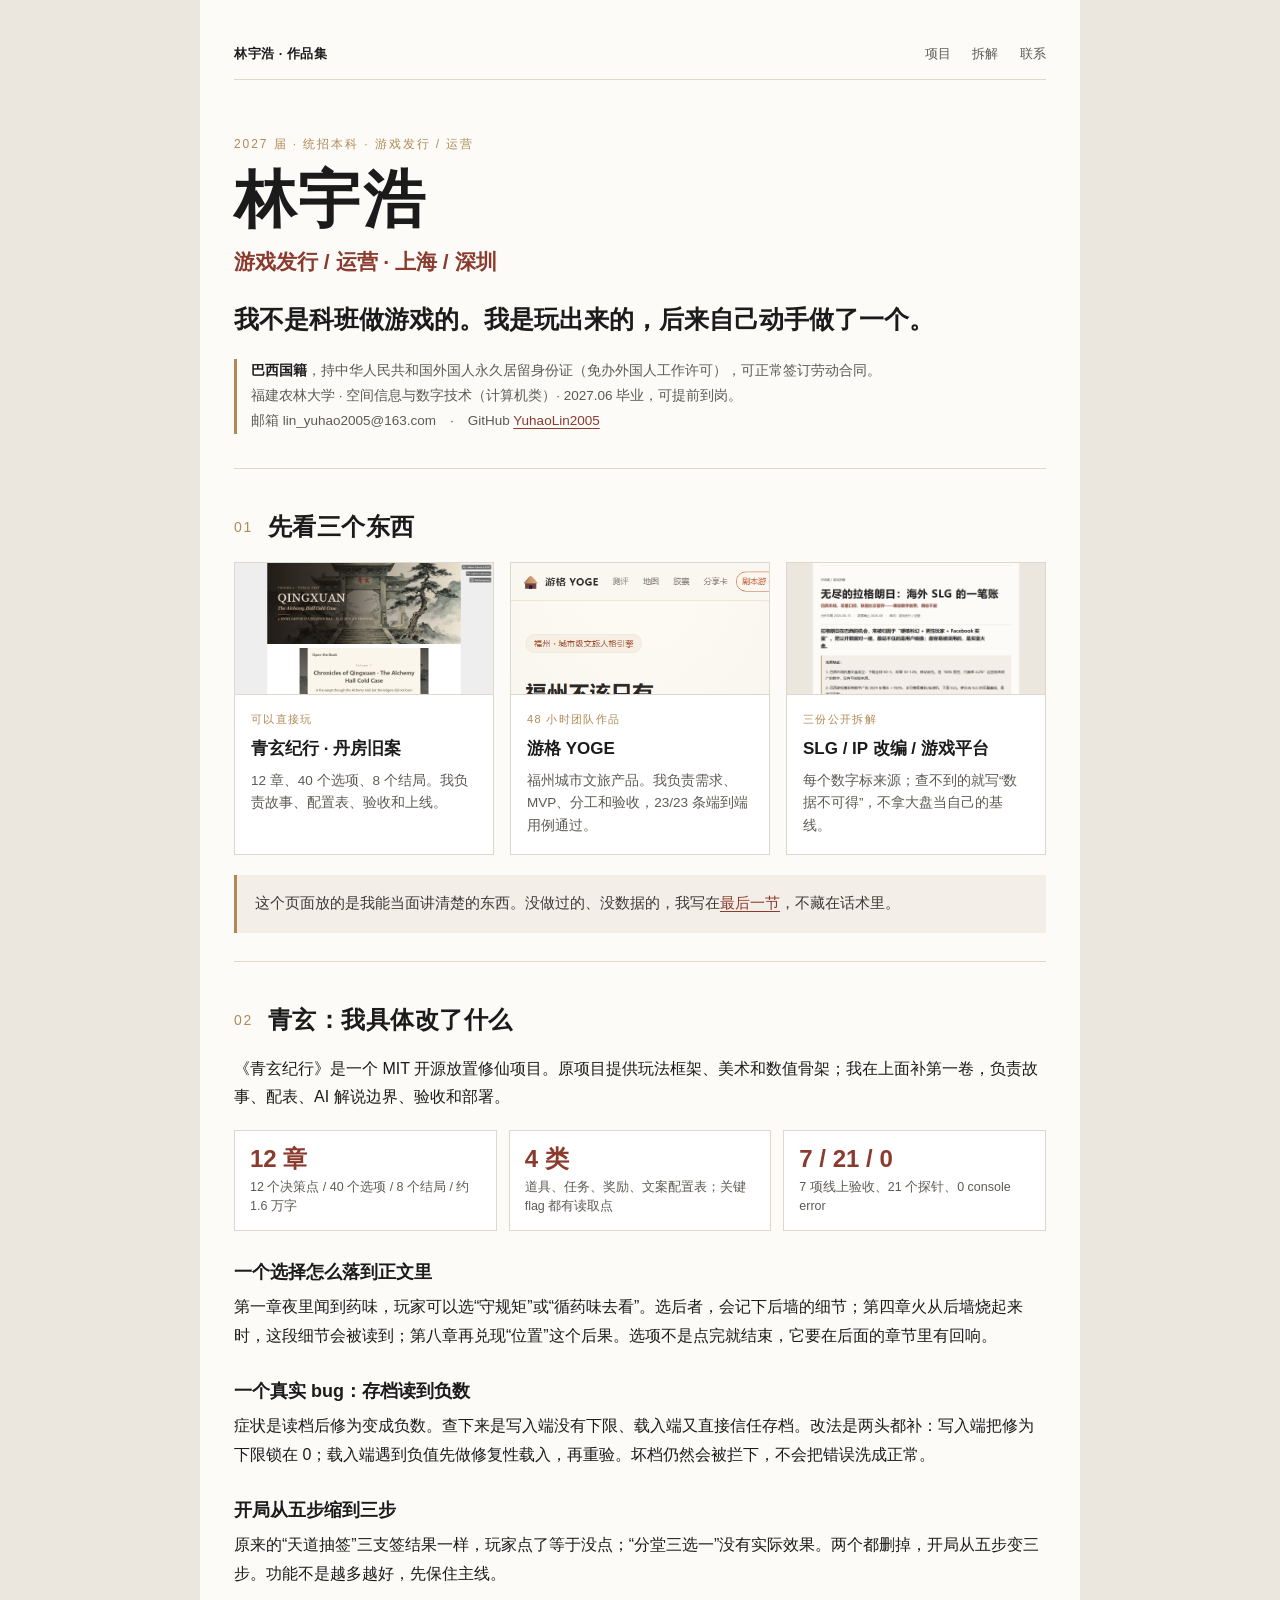
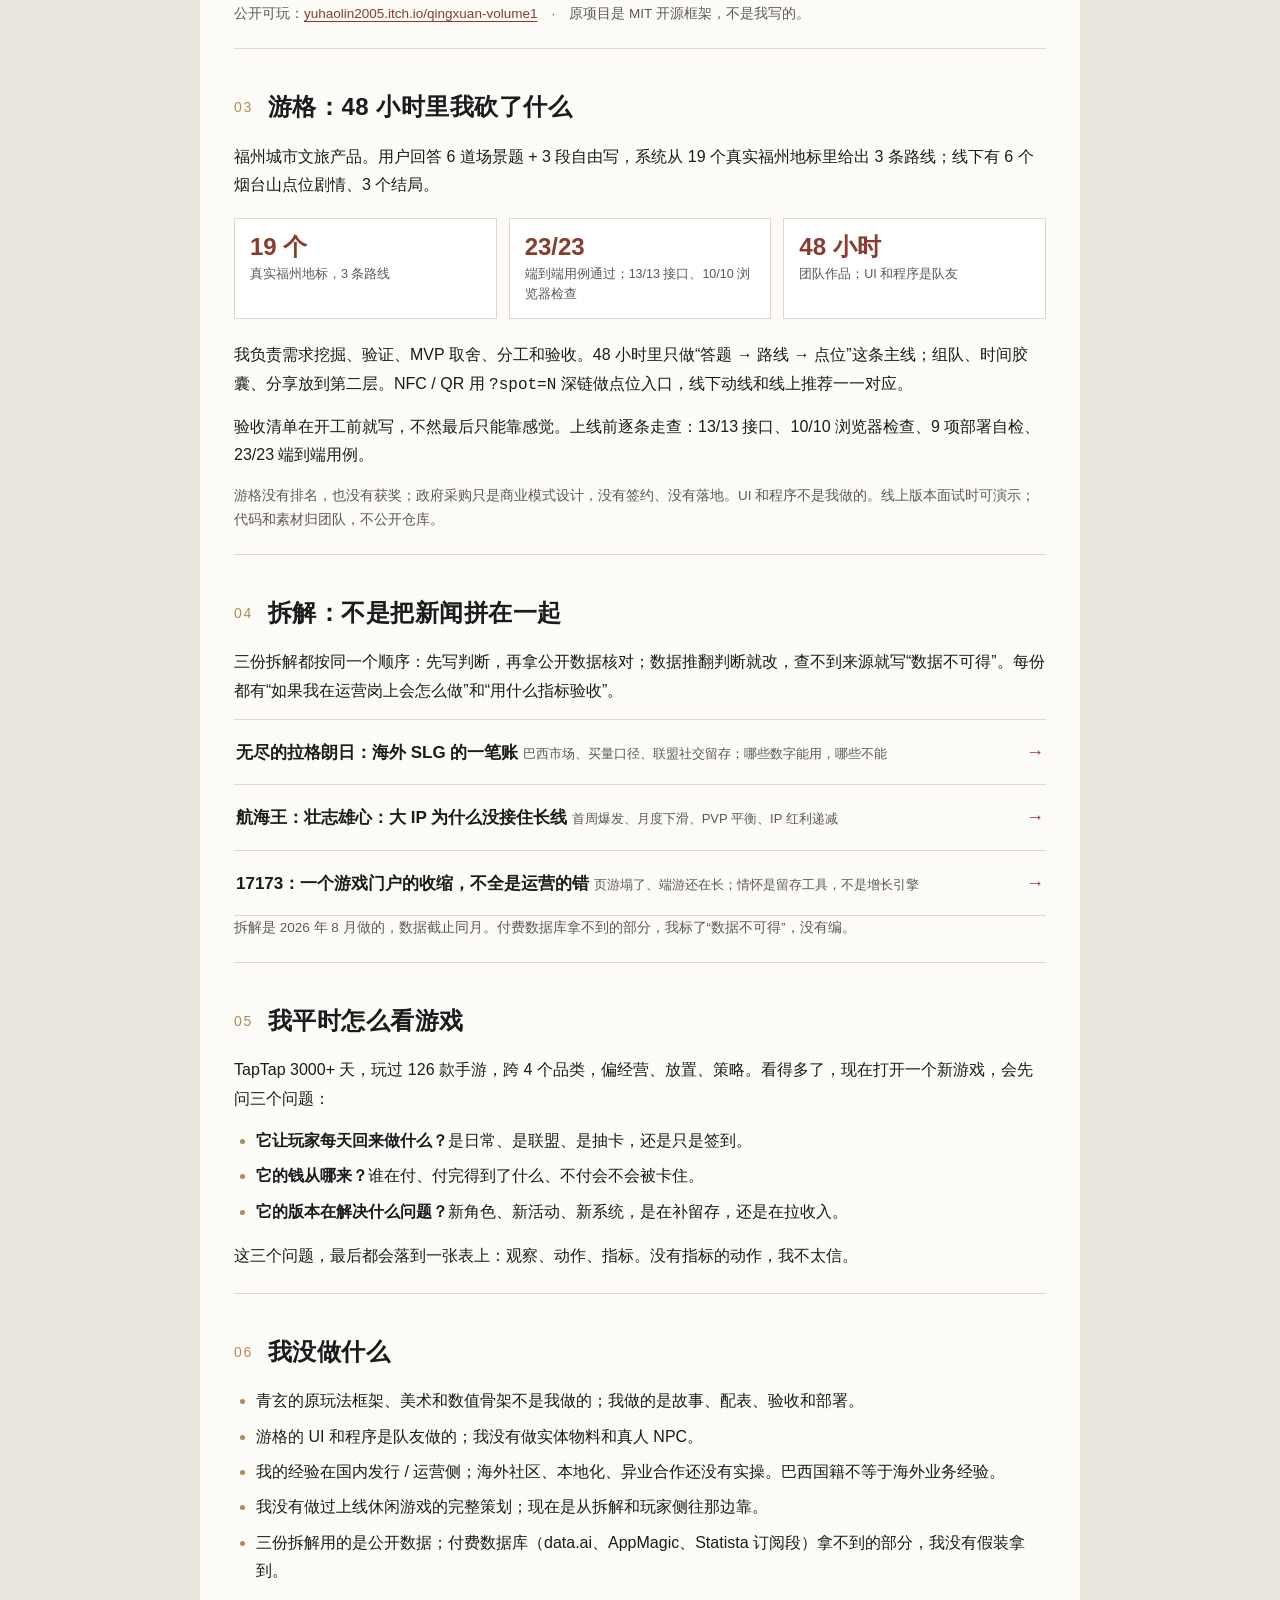
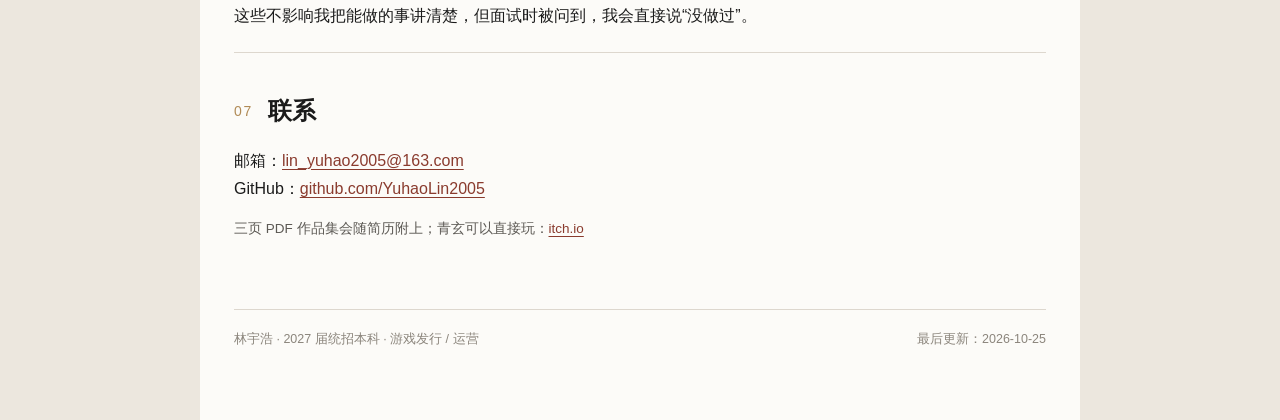
==== portfolio/index.html @ 4c06e0e9 "Add game portfolio microsite under /portfolio/" ====
<!DOCTYPE html>
<html lang="zh-CN">
<head>
<meta charset="UTF-8">
<meta name="viewport" content="width=device-width, initial-scale=1">
<title>林宇浩 · 游戏发行 / 运营 · 作品集</title>
<link rel="stylesheet" href="style.css">
</head>
<body>
<div class="wrap">

  <div class="nav">
    <span class="brand">林宇浩 · 作品集</span>
    <span>
      <a href="#work">项目</a>
      <a href="#analysis">拆解</a>
      <a href="#contact">联系</a>
    </span>
  </div>

  <header class="hero">
    <div class="kicker">2027 届 · 统招本科 · 游戏发行 / 运营</div>
    <h1>林宇浩</h1>
    <div class="role">游戏发行 / 运营 · 上海 / 深圳</div>
    <p class="lead">我不是科班做游戏的。我是玩出来的，后来自己动手做了一个。</p>
    <div class="meta">
      <strong>巴西国籍</strong>，持中华人民共和国外国人永久居留身份证（免办外国人工作许可），可正常签订劳动合同。<br>
      福建农林大学 · 空间信息与数字技术（计算机类）· 2027.06 毕业，可提前到岗。<br>
      邮箱 lin_yuhao2005@163.com　·　GitHub <a href="https://github.com/YuhaoLin2005">YuhaoLin2005</a>
    </div>
  </header>

  <section id="work">
    <h2><span class="num">01</span>先看三个东西</h2>
    <div class="cards">
      <a class="card" href="https://yuhaolin2005.itch.io/qingxuan-volume1">
        <img src="assets/qingxuan-itch.png" alt="青玄纪行页面">
        <div class="body">
          <div class="tag">可以直接玩</div>
          <div class="name">青玄纪行 · 丹房旧案</div>
          <div class="desc">12 章、40 个选项、8 个结局。我负责故事、配置表、验收和上线。</div>
        </div>
      </a>
      <a class="card" href="#yoge">
        <img src="assets/yoge-home.png" alt="游格首页">
        <div class="body">
          <div class="tag">48 小时团队作品</div>
          <div class="name">游格 YOGE</div>
          <div class="desc">福州城市文旅产品。我负责需求、MVP、分工和验收，23/23 条端到端用例通过。</div>
        </div>
      </a>
      <a class="card" href="#analysis">
        <img src="assets/analysis-slg.png" alt="无尽的拉格朗日拆解报告">
        <div class="body">
          <div class="tag">三份公开拆解</div>
          <div class="name">SLG / IP 改编 / 游戏平台</div>
          <div class="desc">每个数字标来源；查不到的就写“数据不可得”，不拿大盘当自己的基线。</div>
        </div>
      </a>
    </div>

    <div class="note">
      这个页面放的是我能当面讲清楚的东西。没做过的、没数据的，我写在<a href="#honest">最后一节</a>，不藏在话术里。
    </div>
  </section>

  <section id="qingxuan">
    <h2><span class="num">02</span>青玄：我具体改了什么</h2>
    <p>《青玄纪行》是一个 MIT 开源放置修仙项目。原项目提供玩法框架、美术和数值骨架；我在上面补第一卷，负责故事、配表、AI 解说边界、验收和部署。</p>

    <div class="facts">
      <div class="fact"><div class="n">12 章</div><div class="l">12 个决策点 / 40 个选项 / 8 个结局 / 约 1.6 万字</div></div>
      <div class="fact"><div class="n">4 类</div><div class="l">道具、任务、奖励、文案配置表；关键 flag 都有读取点</div></div>
      <div class="fact"><div class="n">7 / 21 / 0</div><div class="l">7 项线上验收、21 个探针、0 console error</div></div>
    </div>

    <h3>一个选择怎么落到正文里</h3>
    <p>第一章夜里闻到药味，玩家可以选“守规矩”或“循药味去看”。选后者，会记下后墙的细节；第四章火从后墙烧起来时，这段细节会被读到；第八章再兑现“位置”这个后果。选项不是点完就结束，它要在后面的章节里有回响。</p>

    <h3>一个真实 bug：存档读到负数</h3>
    <p>症状是读档后修为变成负数。查下来是写入端没有下限、载入端又直接信任存档。改法是两头都补：写入端把修为下限锁在 0；载入端遇到负值先做修复性载入，再重验。坏档仍然会被拦下，不会把错误洗成正常。</p>

    <h3>开局从五步缩到三步</h3>
    <p>原来的“天道抽签”三支签结果一样，玩家点了等于没点；“分堂三选一”没有实际效果。两个都删掉，开局从五步变三步。功能不是越多越好，先保住主线。</p>

    <p class="small">公开可玩：<a href="https://yuhaolin2005.itch.io/qingxuan-volume1">yuhaolin2005.itch.io/qingxuan-volume1</a>　·　原项目是 MIT 开源框架，不是我写的。</p>
  </section>

  <section id="yoge">
    <h2><span class="num">03</span>游格：48 小时里我砍了什么</h2>
    <p>福州城市文旅产品。用户回答 6 道场景题 + 3 段自由写，系统从 19 个真实福州地标里给出 3 条路线；线下有 6 个烟台山点位剧情、3 个结局。</p>

    <div class="facts">
      <div class="fact"><div class="n">19 个</div><div class="l">真实福州地标，3 条路线</div></div>
      <div class="fact"><div class="n">23/23</div><div class="l">端到端用例通过；13/13 接口、10/10 浏览器检查</div></div>
      <div class="fact"><div class="n">48 小时</div><div class="l">团队作品；UI 和程序是队友</div></div>
    </div>

    <p>我负责需求挖掘、验证、MVP 取舍、分工和验收。48 小时里只做“答题 → 路线 → 点位”这条主线；组队、时间胶囊、分享放到第二层。NFC / QR 用 <code>?spot=N</code> 深链做点位入口，线下动线和线上推荐一一对应。</p>

    <p>验收清单在开工前就写，不然最后只能靠感觉。上线前逐条走查：13/13 接口、10/10 浏览器检查、9 项部署自检、23/23 端到端用例。</p>

    <p class="small">游格没有排名，也没有获奖；政府采购只是商业模式设计，没有签约、没有落地。UI 和程序不是我做的。线上版本面试时可演示；代码和素材归团队，不公开仓库。</p>
  </section>

  <section id="analysis">
    <h2><span class="num">04</span>拆解：不是把新闻拼在一起</h2>
    <p>三份拆解都按同一个顺序：先写判断，再拿公开数据核对；数据推翻判断就改，查不到来源就写“数据不可得”。每份都有“如果我在运营岗上会怎么做”和“用什么指标验收”。</p>

    <div class="analysis-list">
      <a class="analysis-item" href="analysis/slg.html">
        <span>
          <span class="t">无尽的拉格朗日：海外 SLG 的一笔账</span>
          <span class="d">巴西市场、买量口径、联盟社交留存；哪些数字能用，哪些不能</span>
        </span>
        <span class="arrow">→</span>
      </a>
      <a class="analysis-item" href="analysis/ip.html">
        <span>
          <span class="t">航海王：壮志雄心：大 IP 为什么没接住长线</span>
          <span class="d">首周爆发、月度下滑、PVP 平衡、IP 红利递减</span>
        </span>
        <span class="arrow">→</span>
      </a>
      <a class="analysis-item" href="analysis/platform.html">
        <span>
          <span class="t">17173：一个游戏门户的收缩，不全是运营的错</span>
          <span class="d">页游塌了、端游还在长；情怀是留存工具，不是增长引擎</span>
        </span>
        <span class="arrow">→</span>
      </a>
    </div>

    <p class="small">拆解是 2026 年 8 月做的，数据截止同月。付费数据库拿不到的部分，我标了“数据不可得”，没有编。</p>
  </section>

  <section id="how">
    <h2><span class="num">05</span>我平时怎么看游戏</h2>
    <p>TapTap 3000+ 天，玩过 126 款手游，跨 4 个品类，偏经营、放置、策略。看得多了，现在打开一个新游戏，会先问三个问题：</p>
    <ul>
      <li><strong>它让玩家每天回来做什么？</strong>是日常、是联盟、是抽卡，还是只是签到。</li>
      <li><strong>它的钱从哪来？</strong>谁在付、付完得到了什么、不付会不会被卡住。</li>
      <li><strong>它的版本在解决什么问题？</strong>新角色、新活动、新系统，是在补留存，还是在拉收入。</li>
    </ul>
    <p>这三个问题，最后都会落到一张表上：观察、动作、指标。没有指标的动作，我不太信。</p>
  </section>

  <section id="honest">
    <h2><span class="num">06</span>我没做什么</h2>
    <ul>
      <li>青玄的原玩法框架、美术和数值骨架不是我做的；我做的是故事、配表、验收和部署。</li>
      <li>游格的 UI 和程序是队友做的；我没有做实体物料和真人 NPC。</li>
      <li>我的经验在国内发行 / 运营侧；海外社区、本地化、异业合作还没有实操。巴西国籍不等于海外业务经验。</li>
      <li>我没有做过上线休闲游戏的完整策划；现在是从拆解和玩家侧往那边靠。</li>
      <li>三份拆解用的是公开数据；付费数据库（data.ai、AppMagic、Statista 订阅段）拿不到的部分，我没有假装拿到。</li>
    </ul>
    <p>这些不影响我把能做的事讲清楚，但面试时被问到，我会直接说“没做过”。</p>
  </section>

  <section id="contact">
    <h2><span class="num">07</span>联系</h2>
    <p>邮箱：<a href="mailto:lin_yuhao2005@163.com">lin_yuhao2005@163.com</a><br>
    GitHub：<a href="https://github.com/YuhaoLin2005">github.com/YuhaoLin2005</a></p>
    <p class="small">三页 PDF 作品集会随简历附上；青玄可以直接玩：<a href="https://yuhaolin2005.itch.io/qingxuan-volume1">itch.io</a></p>
  </section>

  <div class="footer">
    <span>林宇浩 · 2027 届统招本科 · 游戏发行 / 运营</span>
    <span>最后更新：2026-10-25</span>
  </div>

</div>
</body>
</html>
---- portfolio/style.css ----
:root {
  --ink: #1b1b1b;
  --muted: #5d5a55;
  --line: #ddd7ce;
  --paper: #fcfbf8;
  --wash: #f3efe8;
  --accent: #8a3b2e;
  --accent-soft: #b08a55;
  --max: 880px;
}

* { box-sizing: border-box; }

html { -webkit-text-size-adjust: 100%; }

body {
  margin: 0;
  background: #ece7de;
  color: var(--ink);
  font-family: "Microsoft YaHei", "PingFang SC", "Noto Sans CJK SC", sans-serif;
  font-size: 16px;
  line-height: 1.78;
}

a { color: var(--accent); text-decoration-thickness: 1px; text-underline-offset: 3px; }
a:hover { color: #5f241b; }

.wrap {
  width: 100%;
  max-width: var(--max);
  margin: 0 auto;
  padding: 42px 34px 70px;
  background: var(--paper);
  min-height: 100vh;
}

.nav {
  display: flex;
  justify-content: space-between;
  align-items: baseline;
  gap: 18px;
  padding-bottom: 14px;
  border-bottom: 1px solid var(--line);
  font-size: 13px;
  color: var(--muted);
}
.nav .brand { font-weight: 700; color: var(--ink); letter-spacing: .04em; }
.nav a { color: var(--muted); text-decoration: none; margin-left: 18px; }
.nav a:hover { color: var(--accent); }

.hero { padding: 54px 0 34px; border-bottom: 1px solid var(--line); }
.kicker {
  font-size: 12px;
  letter-spacing: .16em;
  color: var(--accent-soft);
  text-transform: uppercase;
  margin-bottom: 12px;
}
h1 {
  margin: 0 0 10px;
  font-size: clamp(38px, 7vw, 62px);
  line-height: 1.06;
  letter-spacing: .04em;
  font-weight: 800;
}
.role {
  font-size: clamp(17px, 2.6vw, 21px);
  color: var(--accent);
  font-weight: 700;
  margin-bottom: 18px;
}
.lead {
  max-width: 720px;
  font-size: clamp(19px, 3vw, 25px);
  line-height: 1.62;
  font-weight: 700;
  margin: 0 0 20px;
}
.meta {
  font-size: 13.5px;
  color: var(--muted);
  border-left: 3px solid var(--accent-soft);
  padding-left: 14px;
  line-height: 1.85;
}
.meta strong { color: var(--ink); }

section { padding: 42px 0 8px; border-bottom: 1px solid var(--line); }
section:last-of-type { border-bottom: 0; }
h2 {
  margin: 0 0 20px;
  font-size: 24px;
  line-height: 1.3;
  letter-spacing: .02em;
}
h2 .num {
  display: inline-block;
  min-width: 34px;
  color: var(--accent-soft);
  font-size: 14px;
  font-weight: 400;
  letter-spacing: .12em;
  vertical-align: 3px;
}
h3 { margin: 28px 0 8px; font-size: 18px; line-height: 1.45; }
p { margin: 0 0 14px; }
ul { margin: 4px 0 16px; padding-left: 22px; }
li { margin-bottom: 7px; }
li::marker { color: var(--accent-soft); }
.small { font-size: 13.5px; color: var(--muted); }
.muted { color: var(--muted); }
.strong { font-weight: 700; }

.cards {
  display: grid;
  grid-template-columns: repeat(3, 1fr);
  gap: 16px;
  margin: 6px 0 20px;
}
.card {
  display: flex;
  flex-direction: column;
  background: #fff;
  border: 1px solid var(--line);
  color: inherit;
  text-decoration: none;
  overflow: hidden;
  transition: transform .15s ease, box-shadow .15s ease;
}
.card:hover { transform: translateY(-2px); box-shadow: 0 8px 24px rgba(60,48,35,.10); color: inherit; }
.card img { width: 100%; height: 132px; object-fit: cover; object-position: top center; display: block; border-bottom: 1px solid var(--line); }
.card .body { padding: 15px 16px 17px; }
.card .tag { font-size: 11px; letter-spacing: .12em; color: var(--accent-soft); text-transform: uppercase; }
.card .name { font-size: 17px; font-weight: 700; margin: 4px 0 6px; }
.card .desc { font-size: 13.5px; color: var(--muted); line-height: 1.65; }

.note {
  background: var(--wash);
  border-left: 3px solid var(--accent-soft);
  padding: 16px 18px;
  margin: 20px 0;
  font-size: 14.5px;
  color: #3d3934;
}

.analysis-list { display: grid; gap: 0; border-top: 1px solid var(--line); }
.analysis-item {
  display: grid;
  grid-template-columns: 1fr auto;
  gap: 16px;
  align-items: baseline;
  padding: 16px 2px;
  border-bottom: 1px solid var(--line);
  color: inherit;
  text-decoration: none;
}
.analysis-item:hover { background: #f7f3ec; color: inherit; }
.analysis-item .t { font-size: 17px; font-weight: 700; }
.analysis-item .d { font-size: 13px; color: var(--muted); margin-top: 3px; }
.analysis-item .arrow { color: var(--accent); font-size: 18px; }

.facts {
  display: grid;
  grid-template-columns: repeat(3, 1fr);
  gap: 12px;
  margin: 18px 0 22px;
}
.fact {
  background: #fff;
  border: 1px solid var(--line);
  padding: 14px 15px;
}
.fact .n { font-size: 24px; font-weight: 800; line-height: 1.2; color: var(--accent); }
.fact .l { font-size: 12.5px; color: var(--muted); line-height: 1.55; margin-top: 4px; }

.chart {
  margin: 18px 0 24px;
  padding: 16px 18px 14px;
  background: #fff;
  border: 1px solid var(--line);
}
.chart-title { font-size: 13px; font-weight: 700; letter-spacing: .02em; margin-bottom: 10px; }
.chart-row {
  display: grid;
  grid-template-columns: 52px 1fr 108px;
  align-items: center;
  gap: 10px;
  margin: 8px 0;
  font-size: 12.5px;
  color: var(--muted);
}
.chart-track { height: 10px; background: #efe9df; }
.chart-fill { height: 100%; background: var(--accent-soft); }
.chart-fill.dim { background: #b9a894; }
.chart-val { text-align: right; font-variant-numeric: tabular-nums; white-space: nowrap; font-size: 12px; }
.chart-note { font-size: 12.5px; color: var(--muted); line-height: 1.65; margin-top: 9px; }

table { width: 100%; border-collapse: collapse; margin: 12px 0 24px; font-size: 14.5px; }
th, td { text-align: left; vertical-align: top; padding: 10px 10px; border-bottom: 1px solid var(--line); }
th { font-size: 12.5px; letter-spacing: .06em; color: var(--muted); font-weight: 700; background: #f7f3ec; }
td { line-height: 1.65; }

.sources { font-size: 13.5px; color: var(--muted); line-height: 1.8; }
.sources li { margin-bottom: 4px; }

.footer {
  margin-top: 46px;
  padding-top: 18px;
  border-top: 1px solid var(--line);
  display: flex;
  justify-content: space-between;
  gap: 18px;
  font-size: 12.5px;
  color: #8b857c;
}

/* analysis article */
.article-head { padding: 46px 0 28px; border-bottom: 1px solid var(--line); }
.article-head .back { font-size: 13px; color: var(--muted); text-decoration: none; }
.article-head h1 { font-size: clamp(30px, 5vw, 44px); line-height: 1.2; margin: 18px 0 12px; }
.article-head .sub { font-size: 17px; color: var(--accent); font-weight: 700; line-height: 1.6; }
.article-meta { margin-top: 16px; font-size: 13px; color: var(--muted); }
.article-body { padding-top: 8px; }
.article-body h2 { margin-top: 34px; font-size: 22px; }
.article-body h3 { margin-top: 24px; }
.article-body .lead { font-size: 20px; margin-bottom: 24px; }
.article-body .callout {
  border-left: 3px solid var(--accent-soft);
  background: var(--wash);
  padding: 16px 18px;
  margin: 18px 0 24px;
  font-size: 15px;
}
.article-body .callout p:last-child { margin-bottom: 0; }
.article-body .kicker { margin-bottom: 8px; }

@media (max-width: 720px) {
  .wrap { padding: 26px 20px 50px; }
  .nav { flex-wrap: wrap; }
  .nav a { margin-left: 0; margin-right: 14px; }
  .hero { padding-top: 36px; }
  .cards, .facts { grid-template-columns: 1fr; }
  .card img { height: 170px; }
  .analysis-item { grid-template-columns: 1fr; }
  .analysis-item .arrow { display: none; }
  .chart { padding: 14px 14px 12px; }
  .chart-row { grid-template-columns: 44px 1fr 96px; gap: 8px; font-size: 12px; }
  .chart-val { font-size: 11px; }
  table { font-size: 13.5px; }
  th, td { padding: 8px 7px; }
  .footer { flex-direction: column; }
}
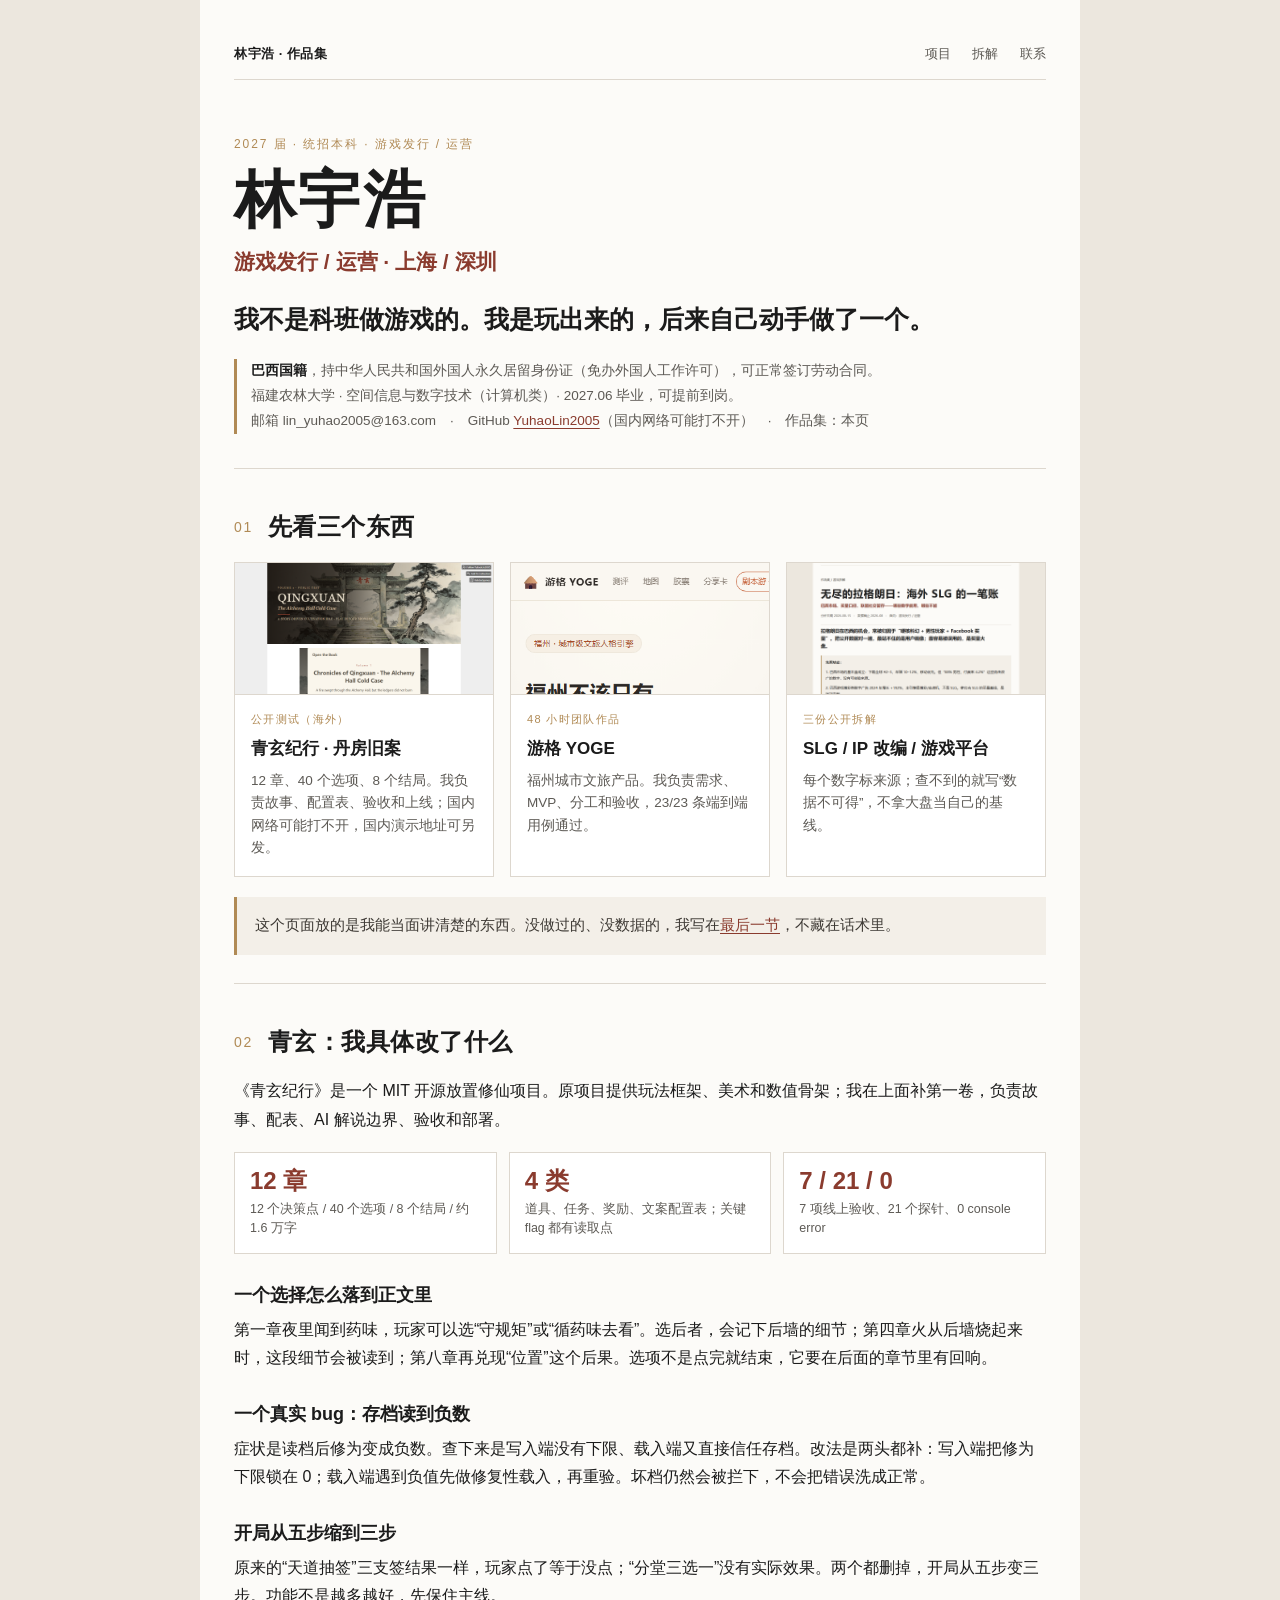
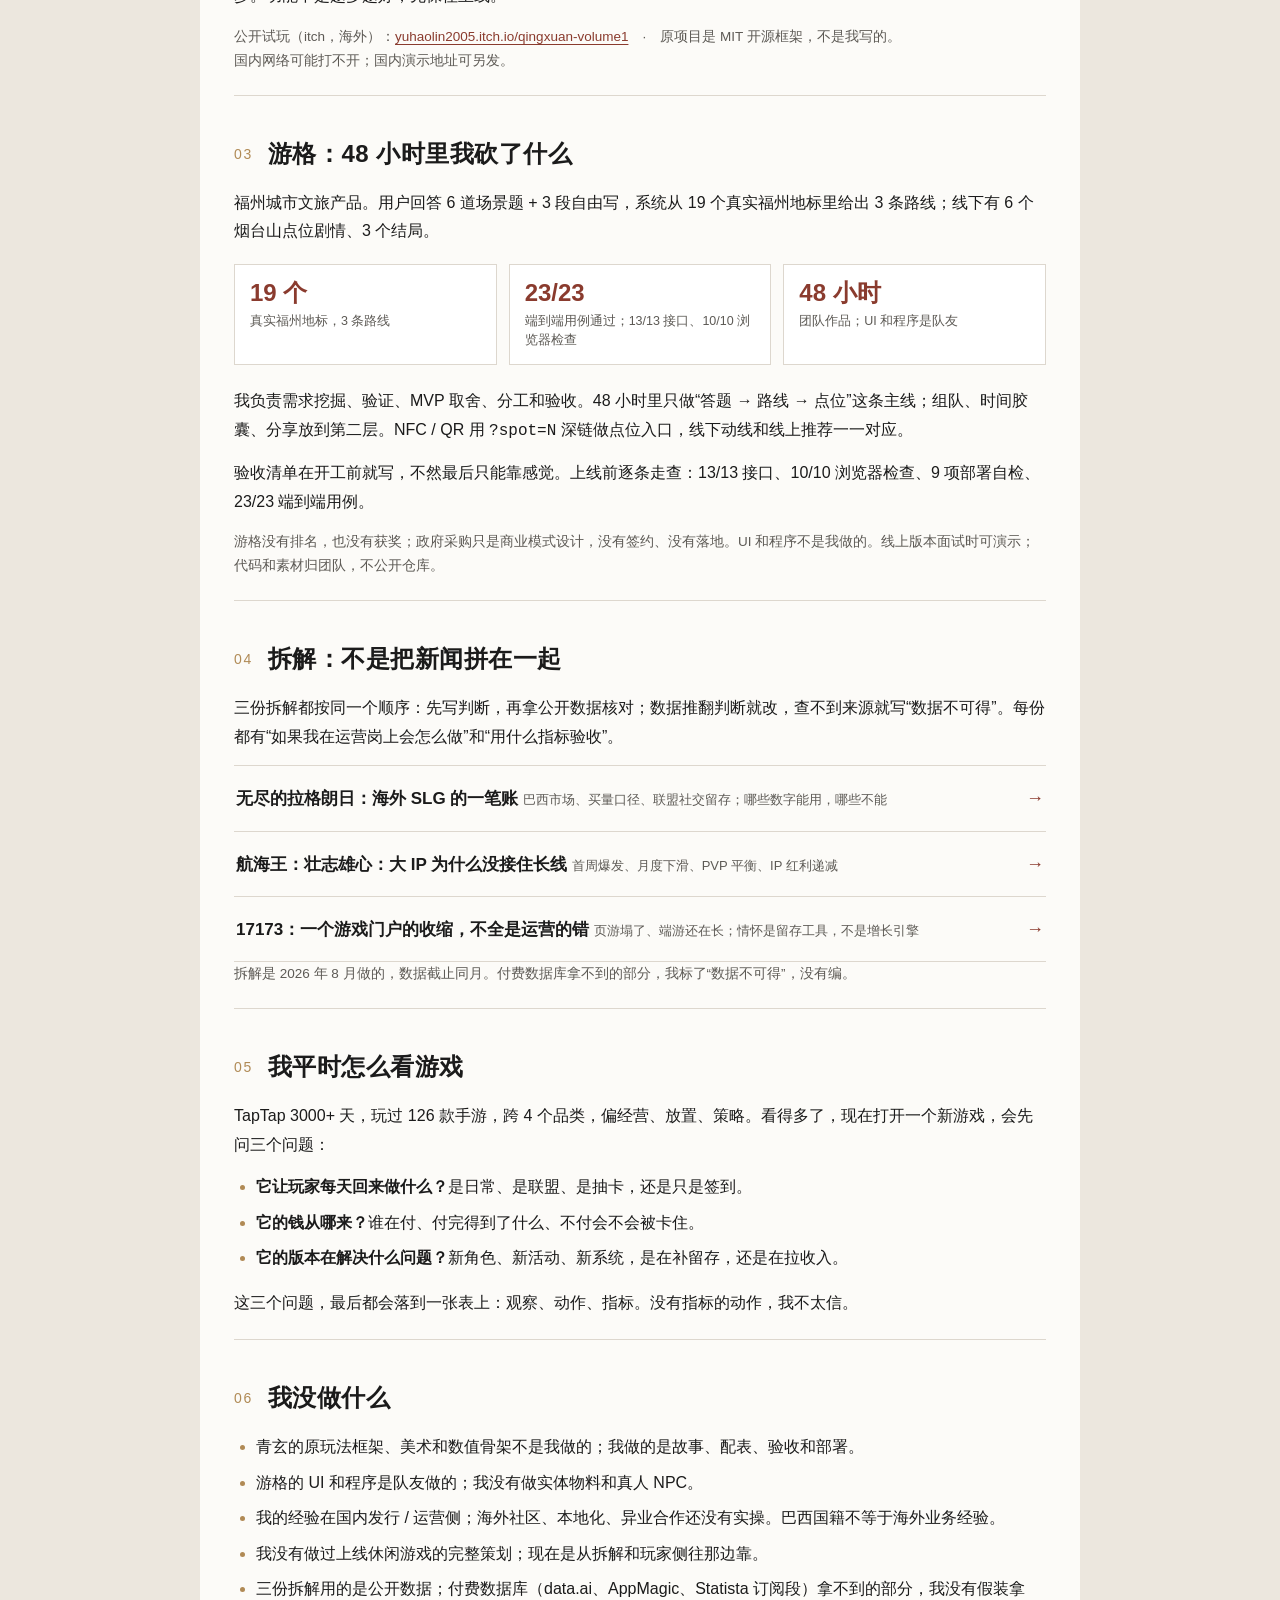
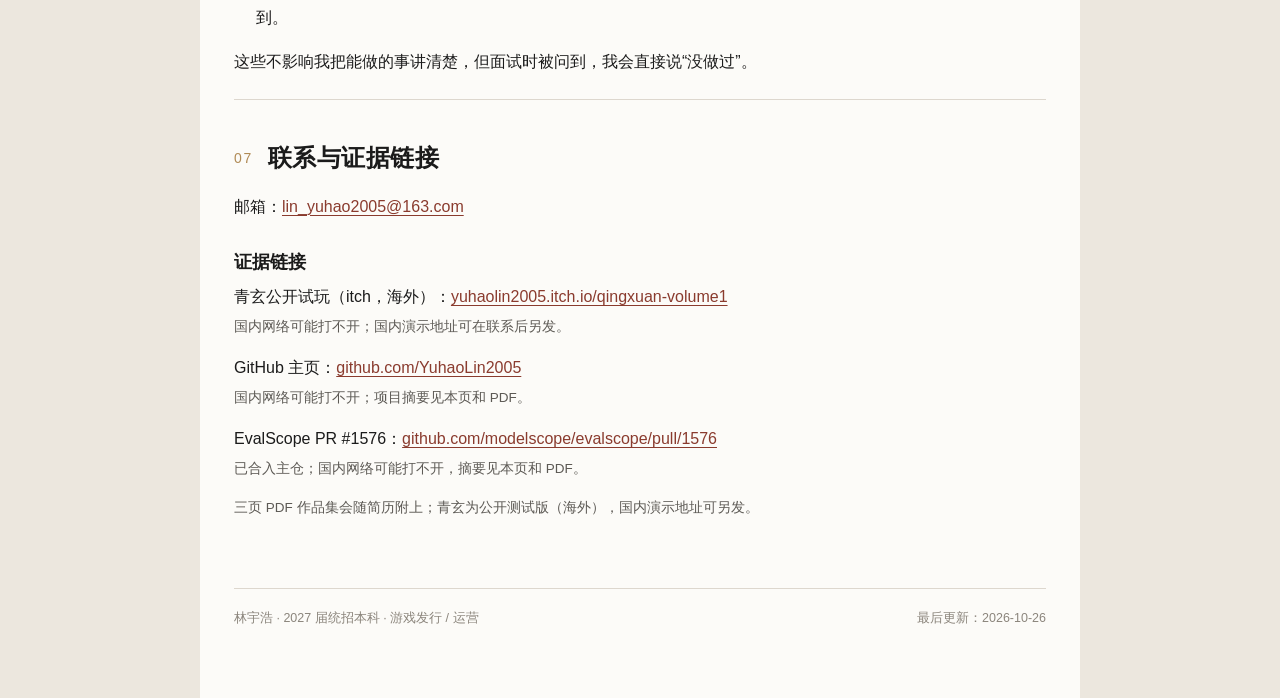
==== commit d9944cf6: "Portfolio: keep evidence links with domestic-network note" ====
--- a/portfolio/index.html
+++ b/portfolio/index.html
@@ -26,7 +26,7 @@
     <div class="meta">
       <strong>巴西国籍</strong>，持中华人民共和国外国人永久居留身份证（免办外国人工作许可），可正常签订劳动合同。<br>
       福建农林大学 · 空间信息与数字技术（计算机类）· 2027.06 毕业，可提前到岗。<br>
-      邮箱 lin_yuhao2005@163.com　·　GitHub <a href="https://github.com/YuhaoLin2005">YuhaoLin2005</a>
+      邮箱 lin_yuhao2005@163.com　·　GitHub <a href="https://github.com/YuhaoLin2005">YuhaoLin2005</a>（国内网络可能打不开）　·　作品集：本页
     </div>
   </header>
 
@@ -36,9 +36,9 @@
       <a class="card" href="https://yuhaolin2005.itch.io/qingxuan-volume1">
         <img src="assets/qingxuan-itch.png" alt="青玄纪行页面">
         <div class="body">
-          <div class="tag">可以直接玩</div>
+          <div class="tag">公开测试（海外）</div>
           <div class="name">青玄纪行 · 丹房旧案</div>
-          <div class="desc">12 章、40 个选项、8 个结局。我负责故事、配置表、验收和上线。</div>
+          <div class="desc">12 章、40 个选项、8 个结局。我负责故事、配置表、验收和上线；国内网络可能打不开，国内演示地址可另发。</div>
         </div>
       </a>
       <a class="card" href="#yoge">
@@ -83,7 +83,7 @@
     <h3>开局从五步缩到三步</h3>
     <p>原来的“天道抽签”三支签结果一样，玩家点了等于没点；“分堂三选一”没有实际效果。两个都删掉，开局从五步变三步。功能不是越多越好，先保住主线。</p>
 
-    <p class="small">公开可玩：<a href="https://yuhaolin2005.itch.io/qingxuan-volume1">yuhaolin2005.itch.io/qingxuan-volume1</a>　·　原项目是 MIT 开源框架，不是我写的。</p>
+    <p class="small">公开试玩（itch，海外）：<a href="https://yuhaolin2005.itch.io/qingxuan-volume1">yuhaolin2005.itch.io/qingxuan-volume1</a>　·　原项目是 MIT 开源框架，不是我写的。<br>国内网络可能打不开；国内演示地址可另发。</p>
   </section>
 
   <section id="yoge">
@@ -158,15 +158,23 @@
   </section>
 
   <section id="contact">
-    <h2><span class="num">07</span>联系</h2>
-    <p>邮箱：<a href="mailto:lin_yuhao2005@163.com">lin_yuhao2005@163.com</a><br>
-    GitHub：<a href="https://github.com/YuhaoLin2005">github.com/YuhaoLin2005</a></p>
-    <p class="small">三页 PDF 作品集会随简历附上；青玄可以直接玩：<a href="https://yuhaolin2005.itch.io/qingxuan-volume1">itch.io</a></p>
+    <h2><span class="num">07</span>联系与证据链接</h2>
+    <p>邮箱：<a href="mailto:lin_yuhao2005@163.com">lin_yuhao2005@163.com</a></p>
+
+    <h3>证据链接</h3>
+    <p>青玄公开试玩（itch，海外）：<a href="https://yuhaolin2005.itch.io/qingxuan-volume1">yuhaolin2005.itch.io/qingxuan-volume1</a><br>
+    <span class="small">国内网络可能打不开；国内演示地址可在联系后另发。</span></p>
+    <p>GitHub 主页：<a href="https://github.com/YuhaoLin2005">github.com/YuhaoLin2005</a><br>
+    <span class="small">国内网络可能打不开；项目摘要见本页和 PDF。</span></p>
+    <p>EvalScope PR #1576：<a href="https://github.com/modelscope/evalscope/pull/1576">github.com/modelscope/evalscope/pull/1576</a><br>
+    <span class="small">已合入主仓；国内网络可能打不开，摘要见本页和 PDF。</span></p>
+
+    <p class="small">三页 PDF 作品集会随简历附上；青玄为公开测试版（海外），国内演示地址可另发。</p>
   </section>
 
   <div class="footer">
     <span>林宇浩 · 2027 届统招本科 · 游戏发行 / 运营</span>
-    <span>最后更新：2026-10-25</span>
+    <span>最后更新：2026-10-26</span>
   </div>
 
 </div>
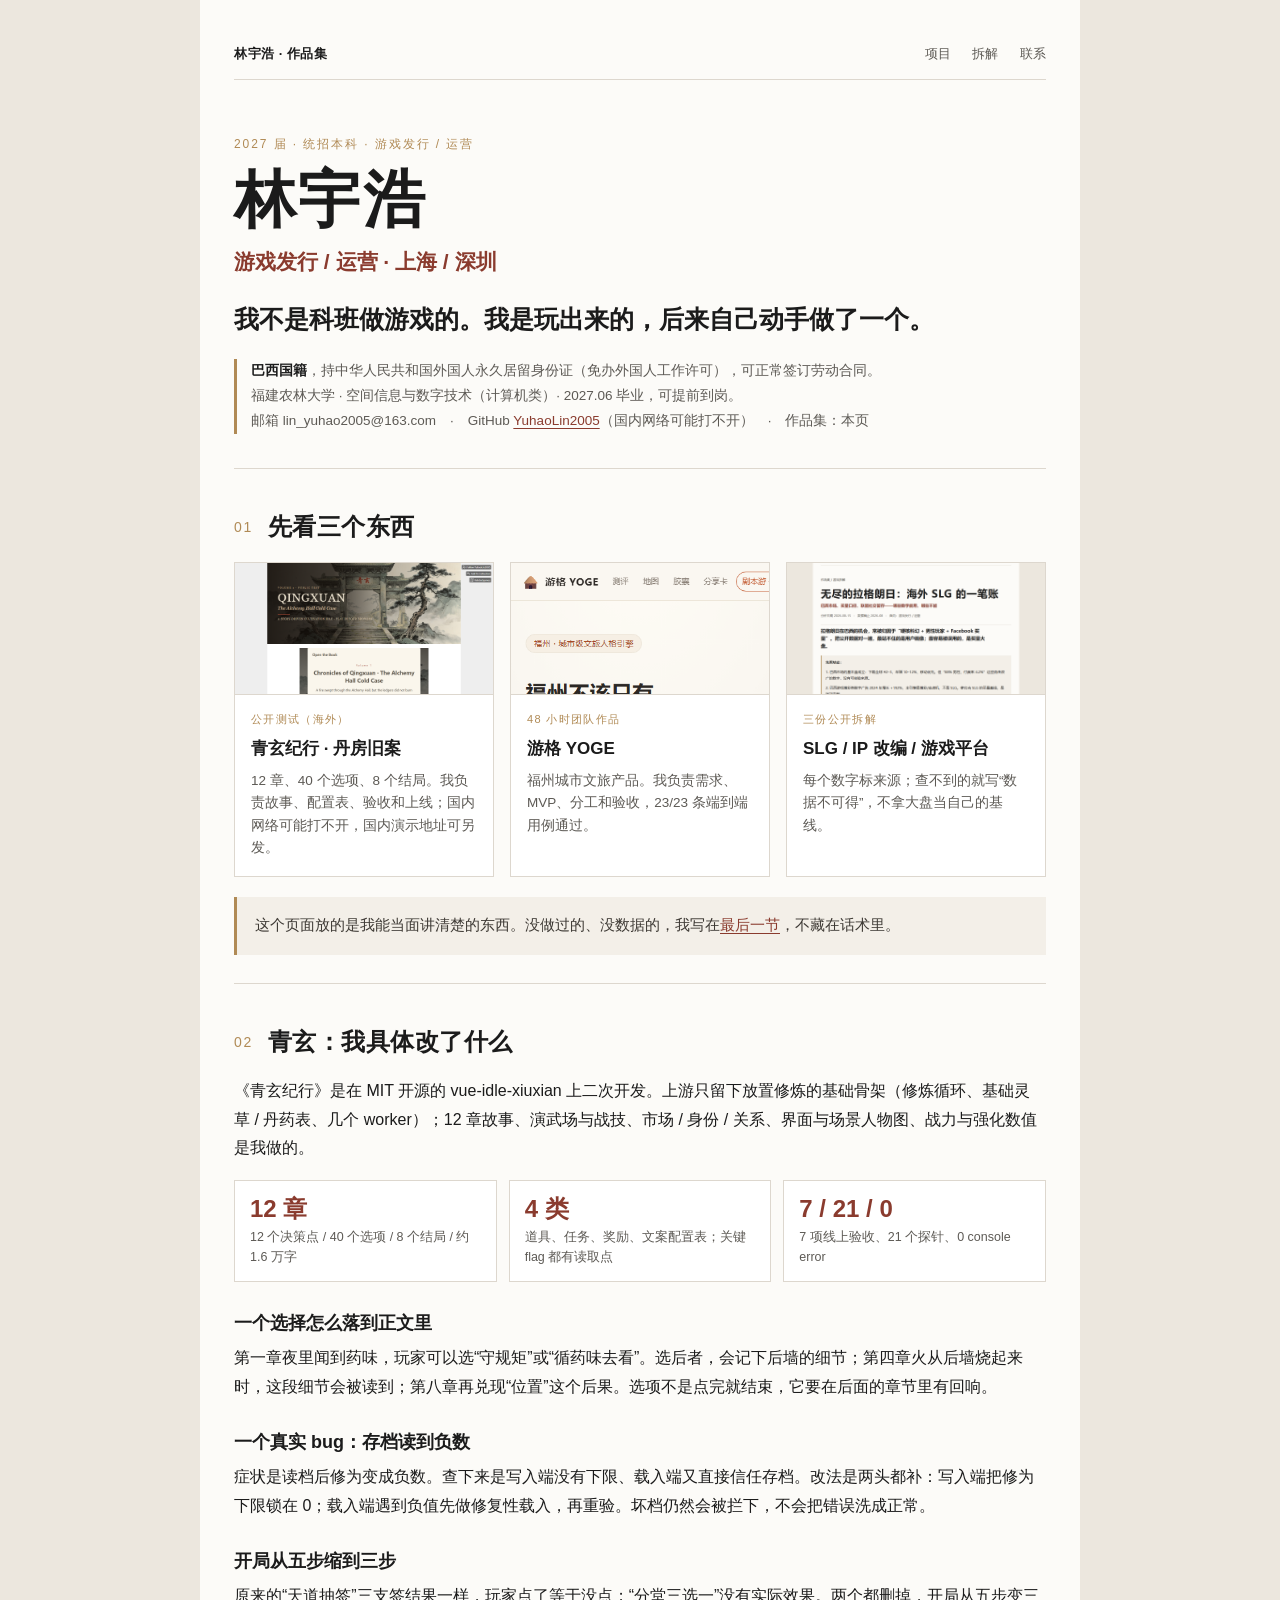
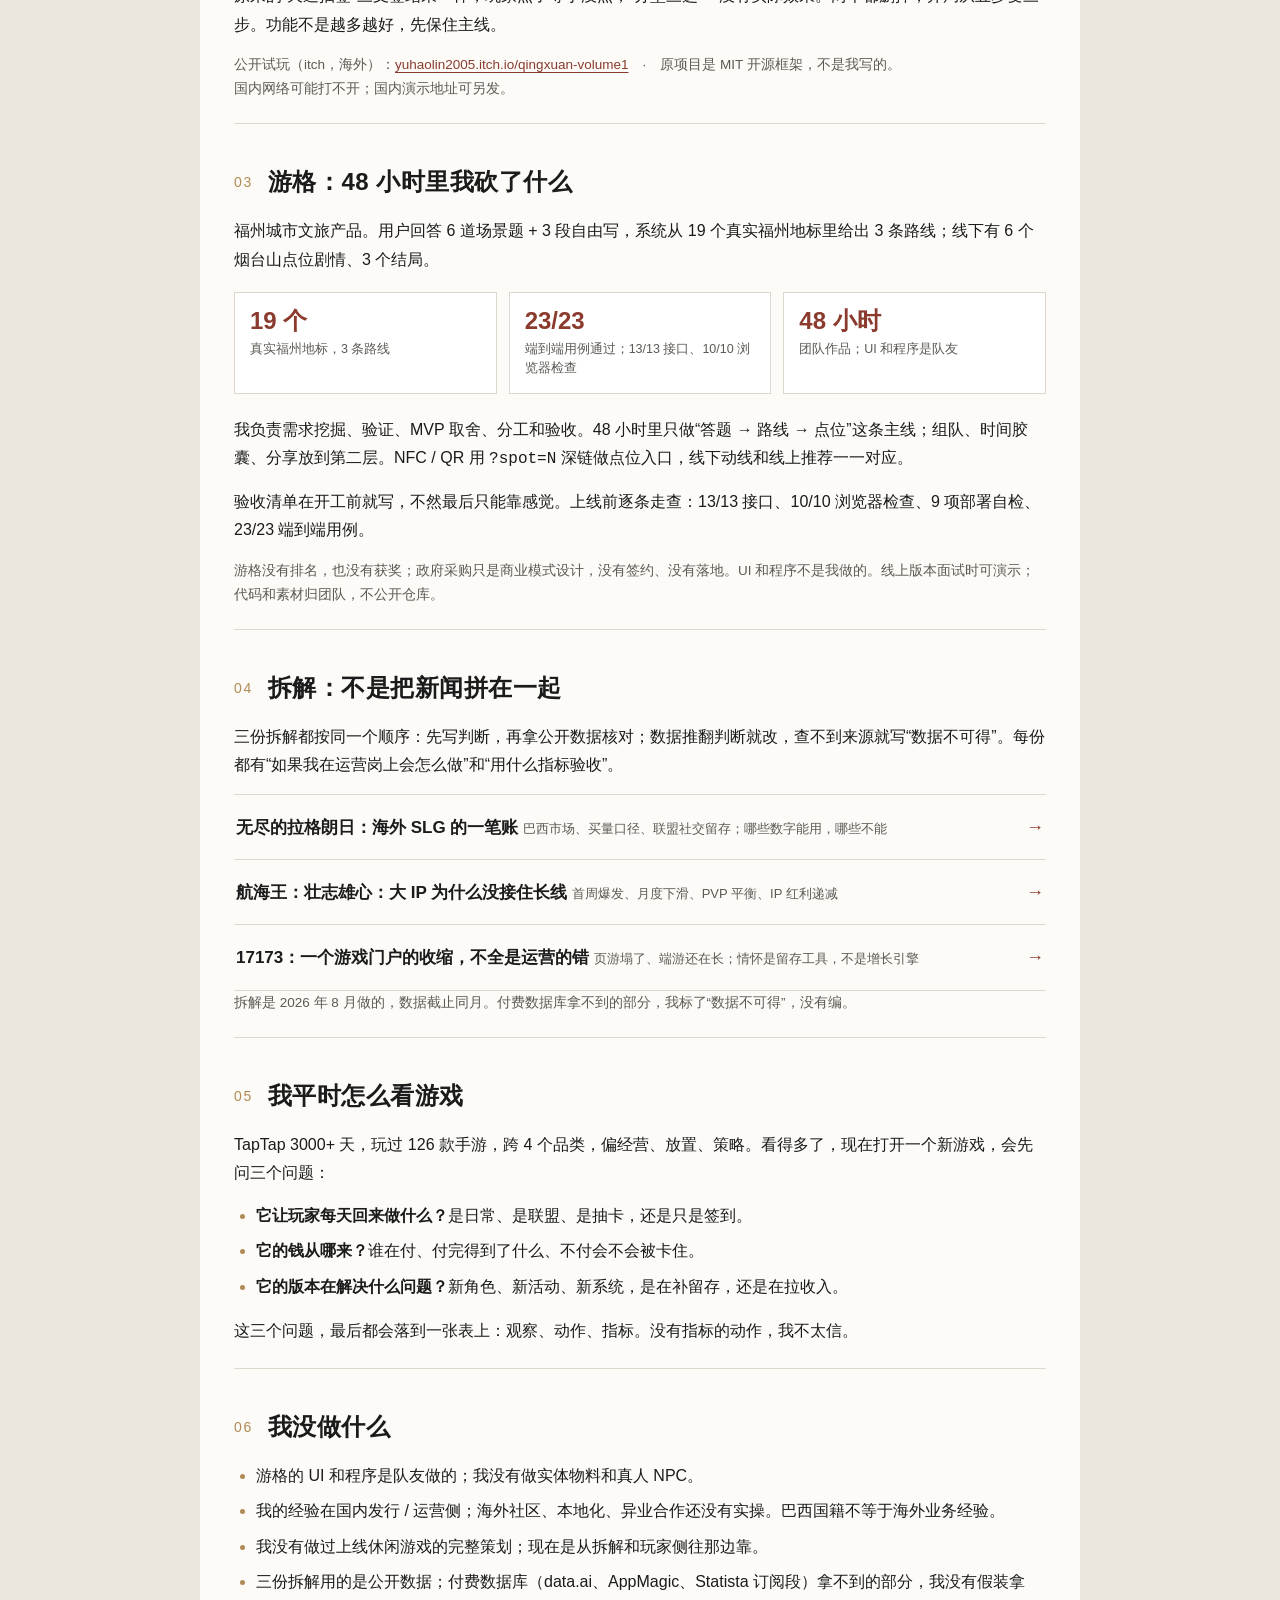
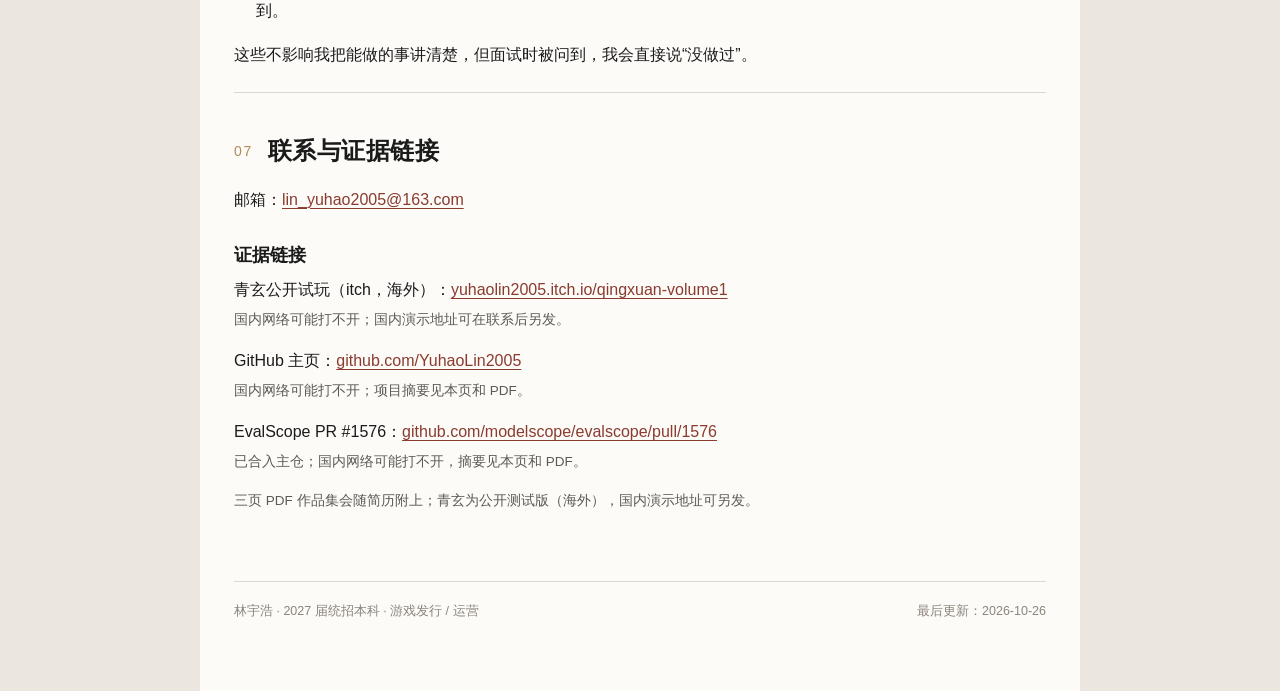
==== commit ef516794: "Portfolio: correct upstream attribution on the game portfolio page" ====
--- a/portfolio/index.html
+++ b/portfolio/index.html
@@ -66,7 +66,7 @@
 
   <section id="qingxuan">
     <h2><span class="num">02</span>青玄：我具体改了什么</h2>
-    <p>《青玄纪行》是一个 MIT 开源放置修仙项目。原项目提供玩法框架、美术和数值骨架；我在上面补第一卷，负责故事、配表、AI 解说边界、验收和部署。</p>
+    <p>《青玄纪行》是在 MIT 开源的 vue-idle-xiuxian 上二次开发。上游只留下放置修炼的基础骨架（修炼循环、基础灵草 / 丹药表、几个 worker）；12 章故事、演武场与战技、市场 / 身份 / 关系、界面与场景人物图、战力与强化数值是我做的。</p>
 
     <div class="facts">
       <div class="fact"><div class="n">12 章</div><div class="l">12 个决策点 / 40 个选项 / 8 个结局 / 约 1.6 万字</div></div>
@@ -148,7 +148,6 @@
   <section id="honest">
     <h2><span class="num">06</span>我没做什么</h2>
     <ul>
-      <li>青玄的原玩法框架、美术和数值骨架不是我做的；我做的是故事、配表、验收和部署。</li>
       <li>游格的 UI 和程序是队友做的；我没有做实体物料和真人 NPC。</li>
       <li>我的经验在国内发行 / 运营侧；海外社区、本地化、异业合作还没有实操。巴西国籍不等于海外业务经验。</li>
       <li>我没有做过上线休闲游戏的完整策划；现在是从拆解和玩家侧往那边靠。</li>
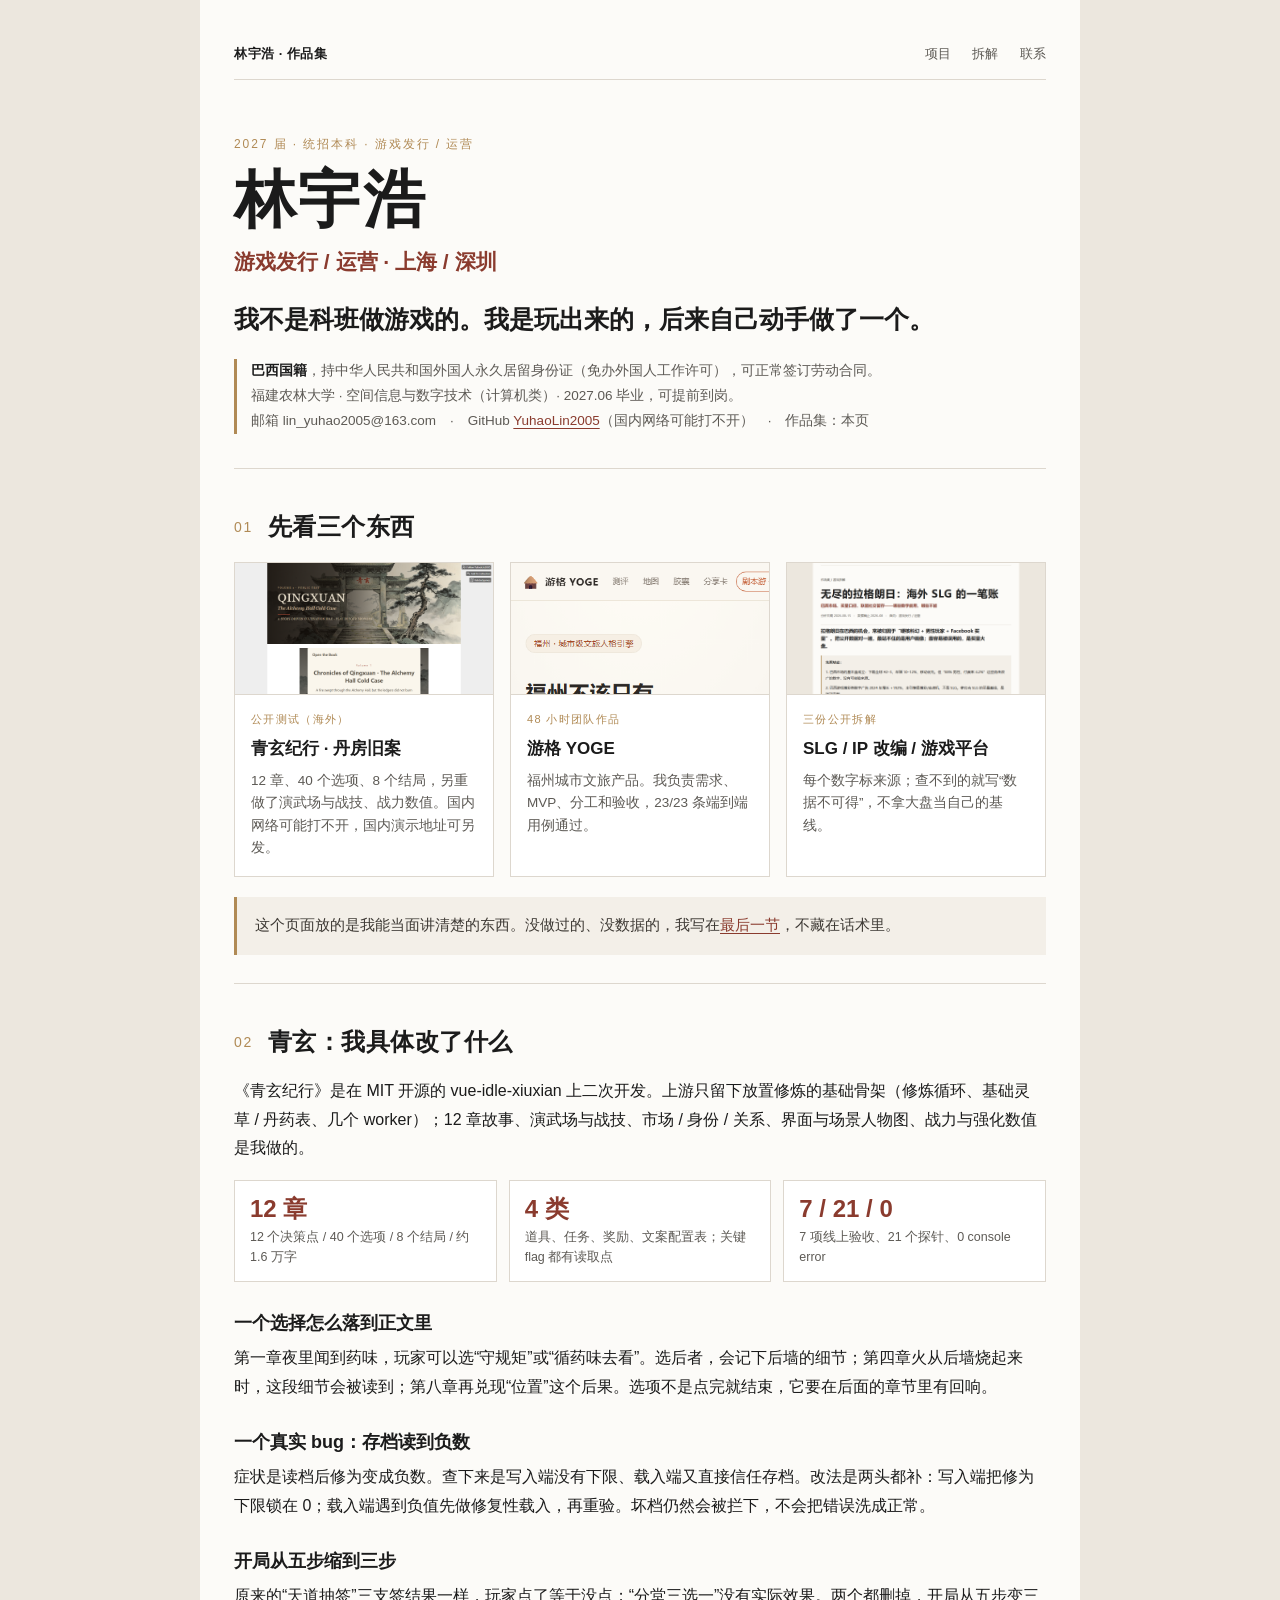
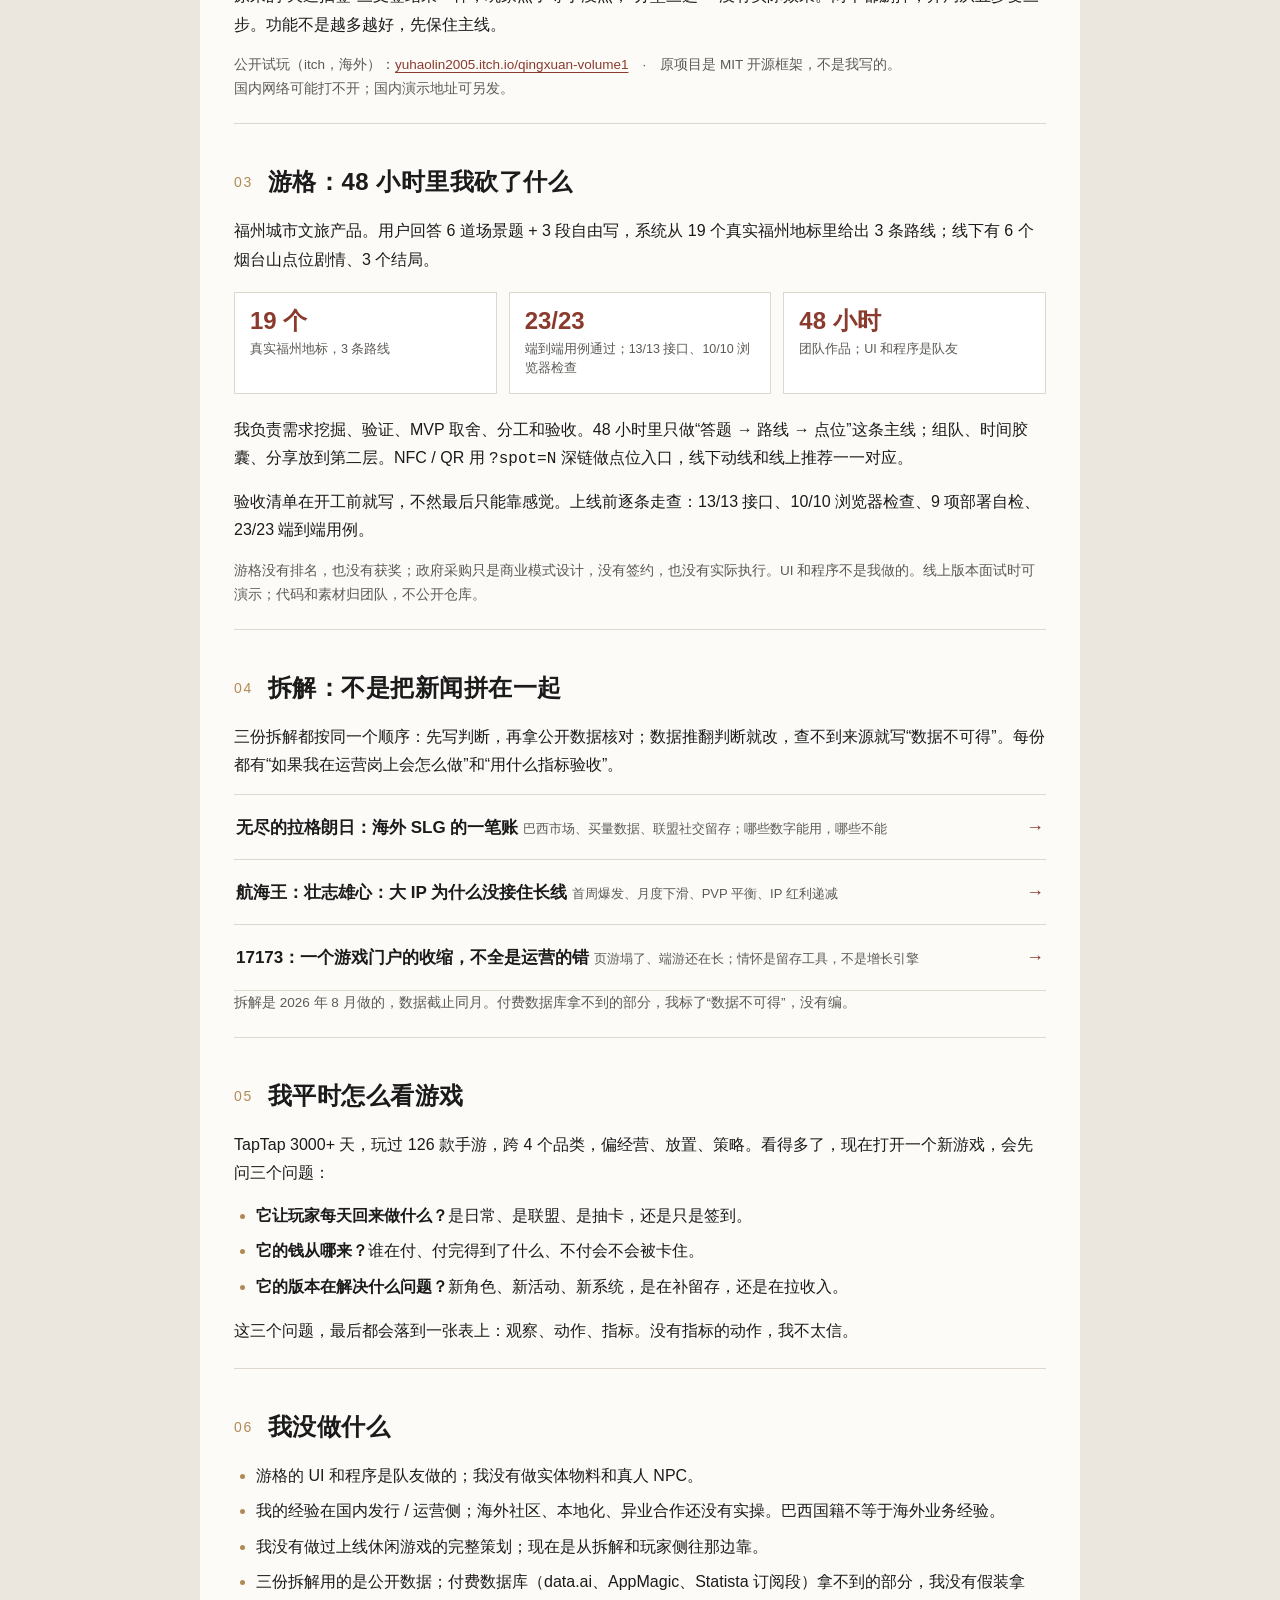
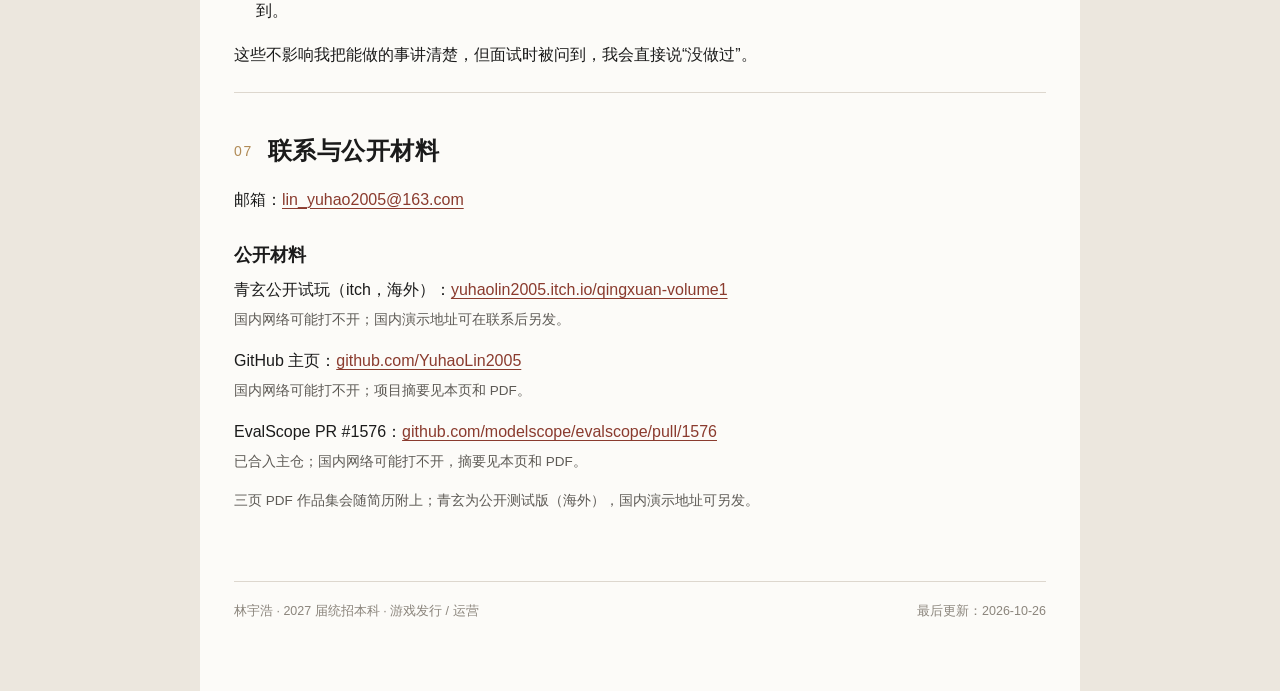
==== commit 52049136: "Portfolio: fix analysis sourcing, drop AI-register wording, add xuangui tradeoff rationale - slg: 10" ====
--- a/portfolio/index.html
+++ b/portfolio/index.html
@@ -38,7 +38,7 @@
         <div class="body">
           <div class="tag">公开测试（海外）</div>
           <div class="name">青玄纪行 · 丹房旧案</div>
-          <div class="desc">12 章、40 个选项、8 个结局。我负责故事、配置表、验收和上线；国内网络可能打不开，国内演示地址可另发。</div>
+          <div class="desc">12 章、40 个选项、8 个结局，另重做了演武场与战技、战力数值。国内网络可能打不开，国内演示地址可另发。</div>
         </div>
       </a>
       <a class="card" href="#yoge">
@@ -100,7 +100,7 @@
 
     <p>验收清单在开工前就写，不然最后只能靠感觉。上线前逐条走查：13/13 接口、10/10 浏览器检查、9 项部署自检、23/23 端到端用例。</p>
 
-    <p class="small">游格没有排名，也没有获奖；政府采购只是商业模式设计，没有签约、没有落地。UI 和程序不是我做的。线上版本面试时可演示；代码和素材归团队，不公开仓库。</p>
+    <p class="small">游格没有排名，也没有获奖；政府采购只是商业模式设计，没有签约，也没有实际执行。UI 和程序不是我做的。线上版本面试时可演示；代码和素材归团队，不公开仓库。</p>
   </section>
 
   <section id="analysis">
@@ -111,7 +111,7 @@
       <a class="analysis-item" href="analysis/slg.html">
         <span>
           <span class="t">无尽的拉格朗日：海外 SLG 的一笔账</span>
-          <span class="d">巴西市场、买量口径、联盟社交留存；哪些数字能用，哪些不能</span>
+          <span class="d">巴西市场、买量数据、联盟社交留存；哪些数字能用，哪些不能</span>
         </span>
         <span class="arrow">→</span>
       </a>
@@ -157,10 +157,10 @@
   </section>
 
   <section id="contact">
-    <h2><span class="num">07</span>联系与证据链接</h2>
+    <h2><span class="num">07</span>联系与公开材料</h2>
     <p>邮箱：<a href="mailto:lin_yuhao2005@163.com">lin_yuhao2005@163.com</a></p>
 
-    <h3>证据链接</h3>
+    <h3>公开材料</h3>
     <p>青玄公开试玩（itch，海外）：<a href="https://yuhaolin2005.itch.io/qingxuan-volume1">yuhaolin2005.itch.io/qingxuan-volume1</a><br>
     <span class="small">国内网络可能打不开；国内演示地址可在联系后另发。</span></p>
     <p>GitHub 主页：<a href="https://github.com/YuhaoLin2005">github.com/YuhaoLin2005</a><br>
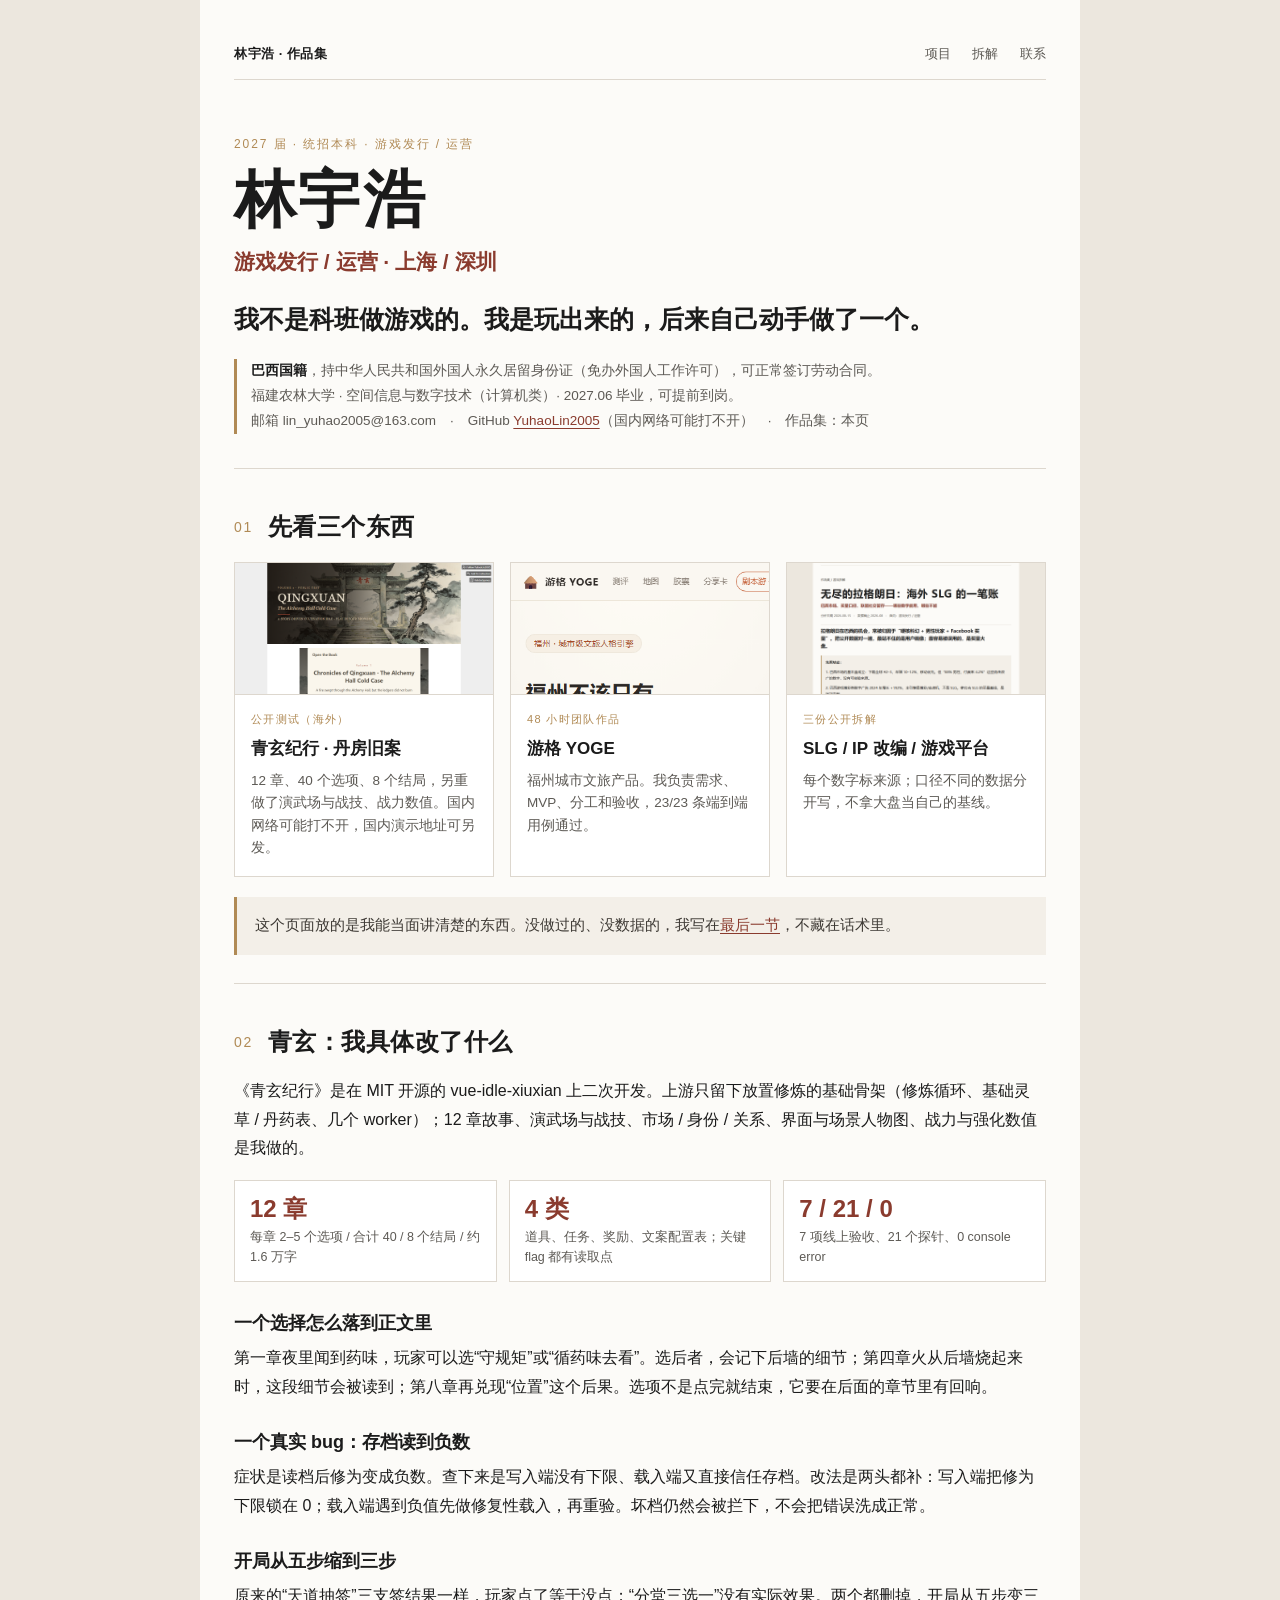
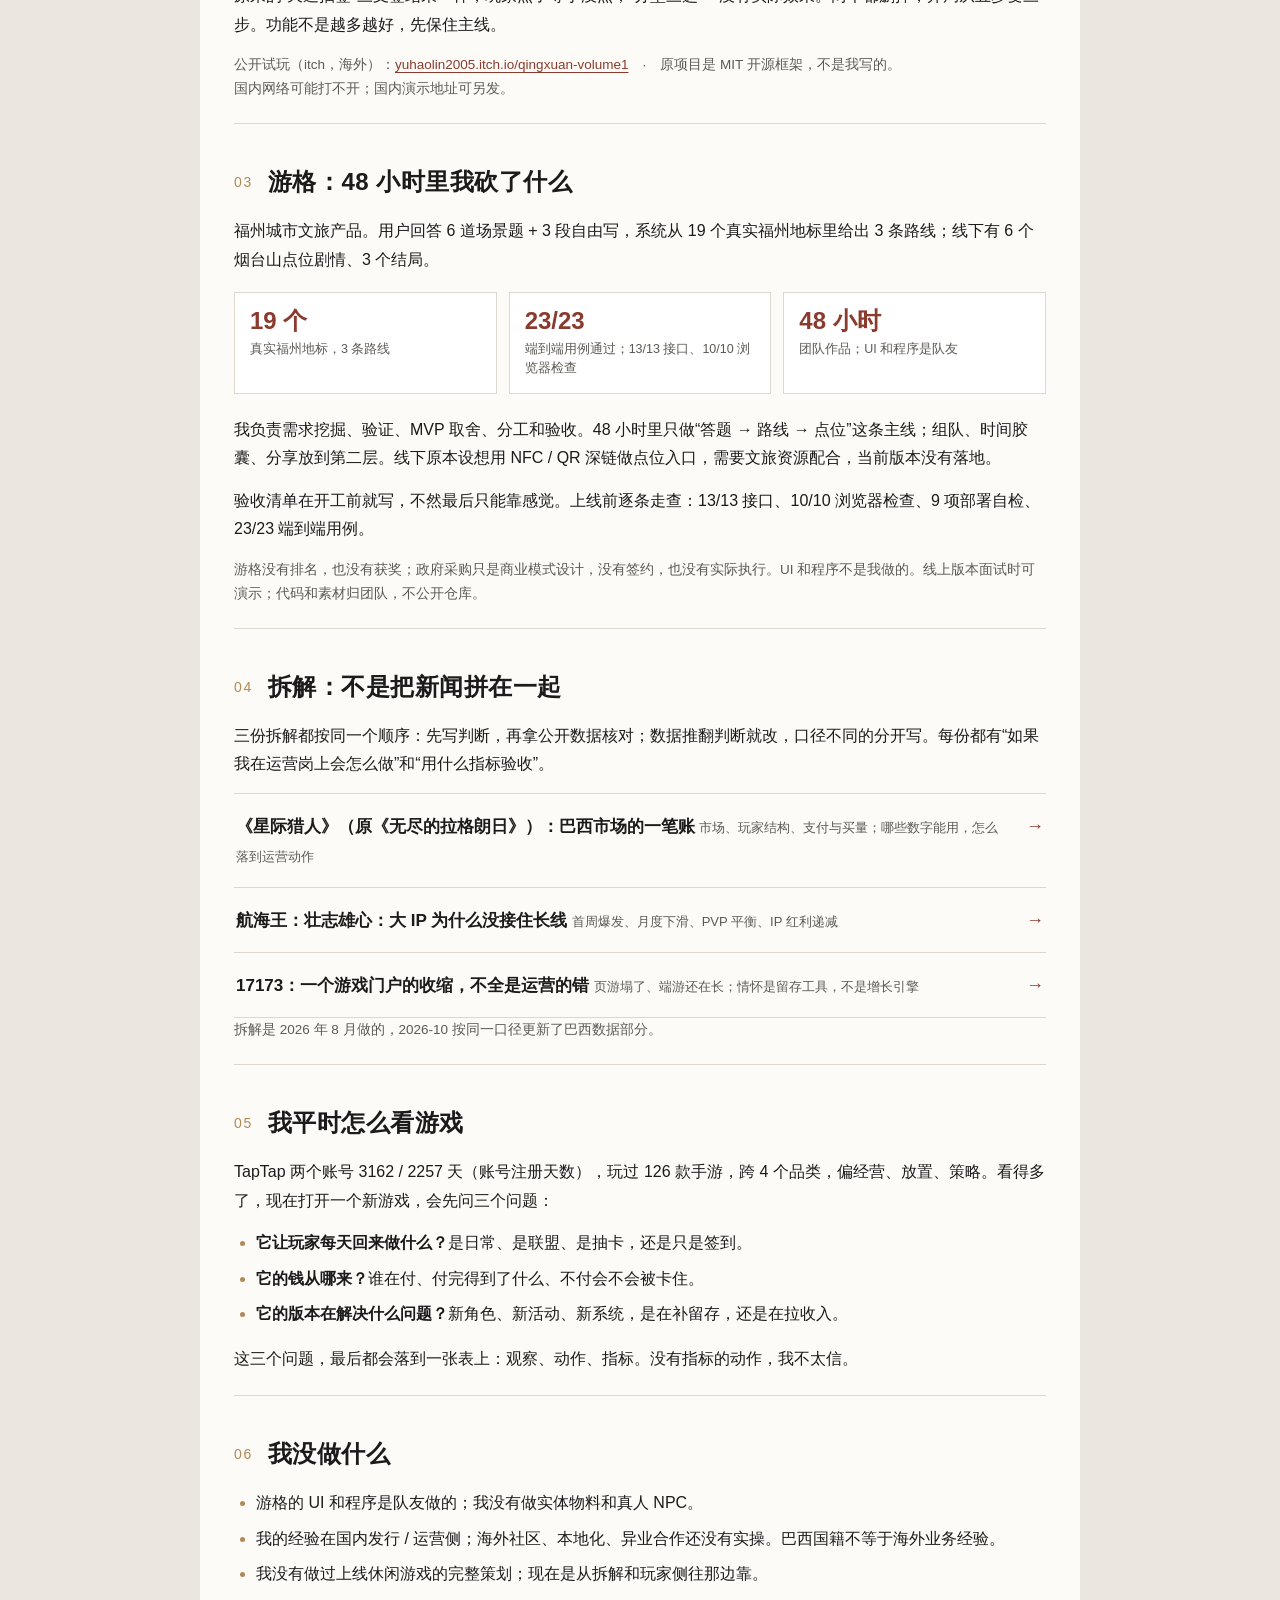
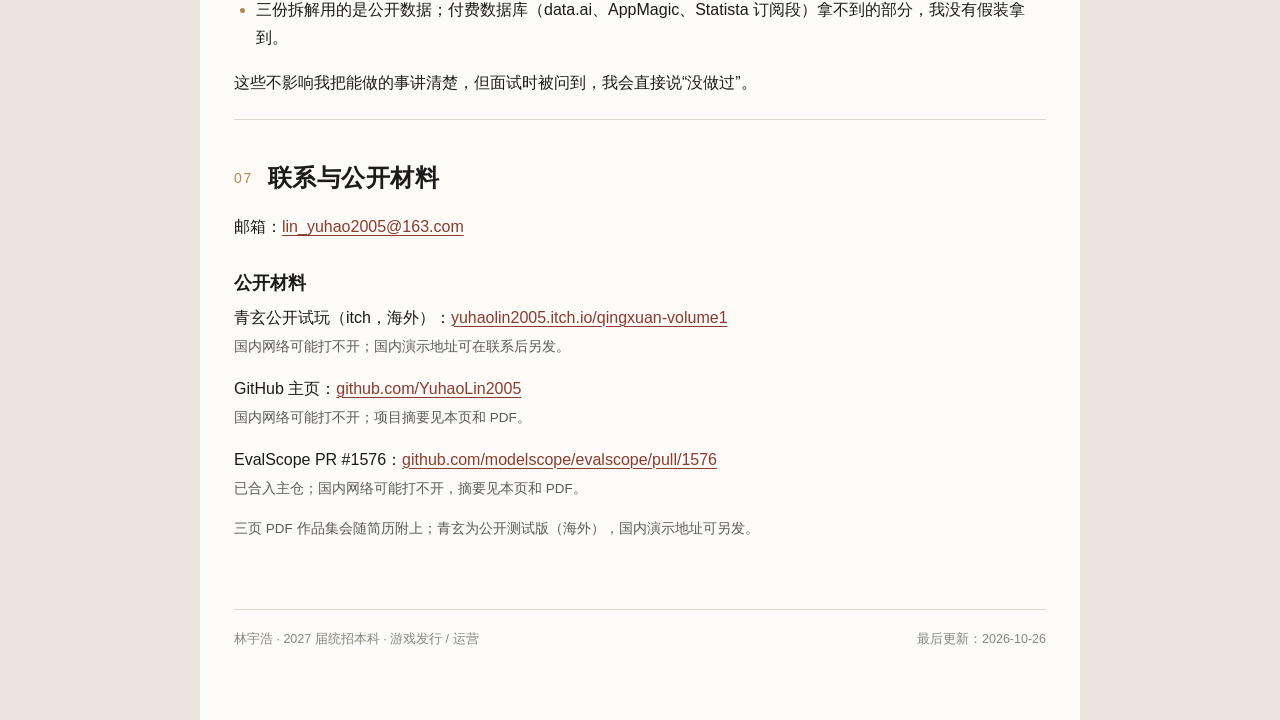
==== commit 53c2fe92: "Portfolio: align SLG report and index with verified Brazil figures - Brazil market size 2.47B (softw" ====
--- a/portfolio/index.html
+++ b/portfolio/index.html
@@ -50,11 +50,11 @@
         </div>
       </a>
       <a class="card" href="#analysis">
-        <img src="assets/analysis-slg.png" alt="无尽的拉格朗日拆解报告">
+        <img src="assets/analysis-slg.png" alt="《星际猎人》巴西市场拆解报告">
         <div class="body">
           <div class="tag">三份公开拆解</div>
           <div class="name">SLG / IP 改编 / 游戏平台</div>
-          <div class="desc">每个数字标来源；查不到的就写“数据不可得”，不拿大盘当自己的基线。</div>
+          <div class="desc">每个数字标来源；口径不同的数据分开写，不拿大盘当自己的基线。</div>
         </div>
       </a>
     </div>
@@ -69,7 +69,7 @@
     <p>《青玄纪行》是在 MIT 开源的 vue-idle-xiuxian 上二次开发。上游只留下放置修炼的基础骨架（修炼循环、基础灵草 / 丹药表、几个 worker）；12 章故事、演武场与战技、市场 / 身份 / 关系、界面与场景人物图、战力与强化数值是我做的。</p>
 
     <div class="facts">
-      <div class="fact"><div class="n">12 章</div><div class="l">12 个决策点 / 40 个选项 / 8 个结局 / 约 1.6 万字</div></div>
+      <div class="fact"><div class="n">12 章</div><div class="l">每章 2–5 个选项 / 合计 40 / 8 个结局 / 约 1.6 万字</div></div>
       <div class="fact"><div class="n">4 类</div><div class="l">道具、任务、奖励、文案配置表；关键 flag 都有读取点</div></div>
       <div class="fact"><div class="n">7 / 21 / 0</div><div class="l">7 项线上验收、21 个探针、0 console error</div></div>
     </div>
@@ -96,7 +96,7 @@
       <div class="fact"><div class="n">48 小时</div><div class="l">团队作品；UI 和程序是队友</div></div>
     </div>
 
-    <p>我负责需求挖掘、验证、MVP 取舍、分工和验收。48 小时里只做“答题 → 路线 → 点位”这条主线；组队、时间胶囊、分享放到第二层。NFC / QR 用 <code>?spot=N</code> 深链做点位入口，线下动线和线上推荐一一对应。</p>
+    <p>我负责需求挖掘、验证、MVP 取舍、分工和验收。48 小时里只做“答题 → 路线 → 点位”这条主线；组队、时间胶囊、分享放到第二层。线下原本设想用 NFC / QR 深链做点位入口，需要文旅资源配合，当前版本没有落地。</p>
 
     <p>验收清单在开工前就写，不然最后只能靠感觉。上线前逐条走查：13/13 接口、10/10 浏览器检查、9 项部署自检、23/23 端到端用例。</p>
 
@@ -105,13 +105,13 @@
 
   <section id="analysis">
     <h2><span class="num">04</span>拆解：不是把新闻拼在一起</h2>
-    <p>三份拆解都按同一个顺序：先写判断，再拿公开数据核对；数据推翻判断就改，查不到来源就写“数据不可得”。每份都有“如果我在运营岗上会怎么做”和“用什么指标验收”。</p>
+    <p>三份拆解都按同一个顺序：先写判断，再拿公开数据核对；数据推翻判断就改，口径不同的分开写。每份都有“如果我在运营岗上会怎么做”和“用什么指标验收”。</p>
 
     <div class="analysis-list">
       <a class="analysis-item" href="analysis/slg.html">
         <span>
-          <span class="t">无尽的拉格朗日：海外 SLG 的一笔账</span>
-          <span class="d">巴西市场、买量数据、联盟社交留存；哪些数字能用，哪些不能</span>
+          <span class="t">《星际猎人》（原《无尽的拉格朗日》）：巴西市场的一笔账</span>
+          <span class="d">市场、玩家结构、支付与买量；哪些数字能用，怎么落到运营动作</span>
         </span>
         <span class="arrow">→</span>
       </a>
@@ -131,12 +131,12 @@
       </a>
     </div>
 
-    <p class="small">拆解是 2026 年 8 月做的，数据截止同月。付费数据库拿不到的部分，我标了“数据不可得”，没有编。</p>
+    <p class="small">拆解是 2026 年 8 月做的，2026-10 按同一口径更新了巴西数据部分。</p>
   </section>
 
   <section id="how">
     <h2><span class="num">05</span>我平时怎么看游戏</h2>
-    <p>TapTap 3000+ 天，玩过 126 款手游，跨 4 个品类，偏经营、放置、策略。看得多了，现在打开一个新游戏，会先问三个问题：</p>
+    <p>TapTap 两个账号 3162 / 2257 天（账号注册天数），玩过 126 款手游，跨 4 个品类，偏经营、放置、策略。看得多了，现在打开一个新游戏，会先问三个问题：</p>
     <ul>
       <li><strong>它让玩家每天回来做什么？</strong>是日常、是联盟、是抽卡，还是只是签到。</li>
       <li><strong>它的钱从哪来？</strong>谁在付、付完得到了什么、不付会不会被卡住。</li>
